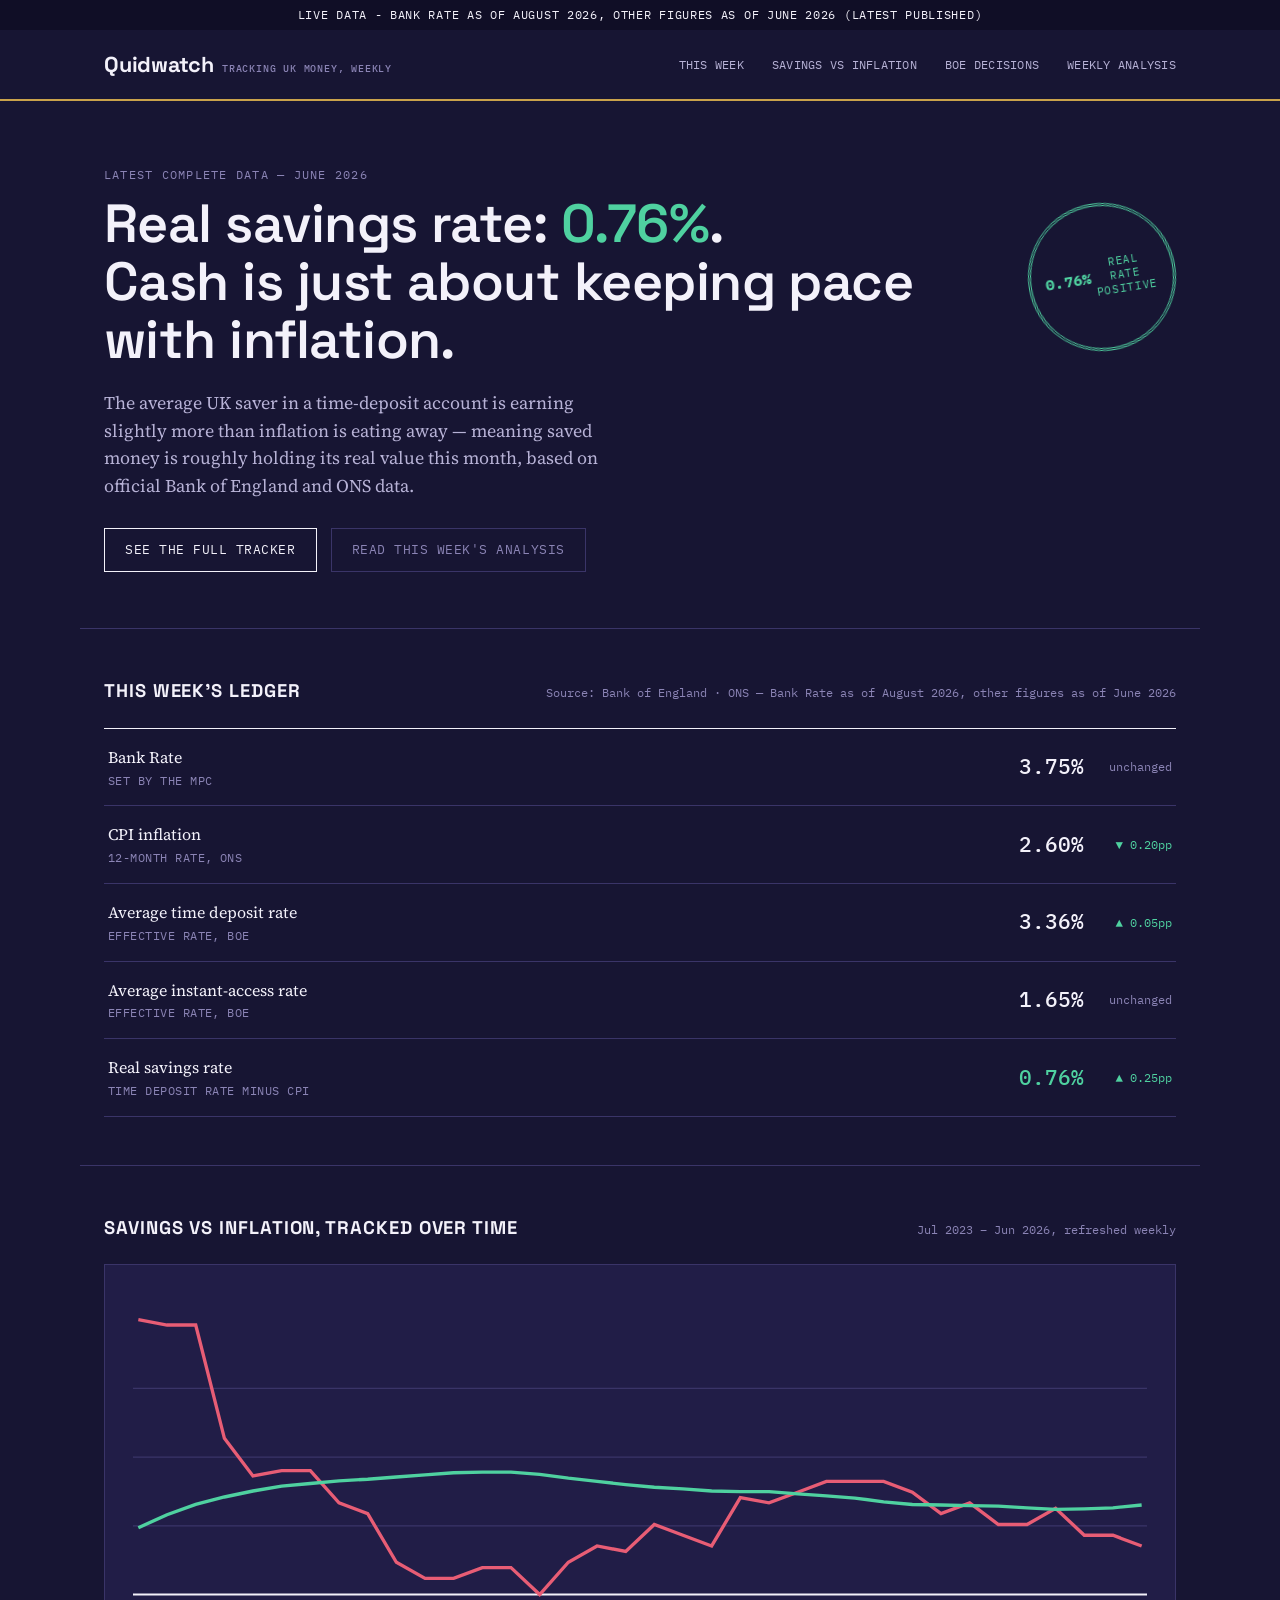
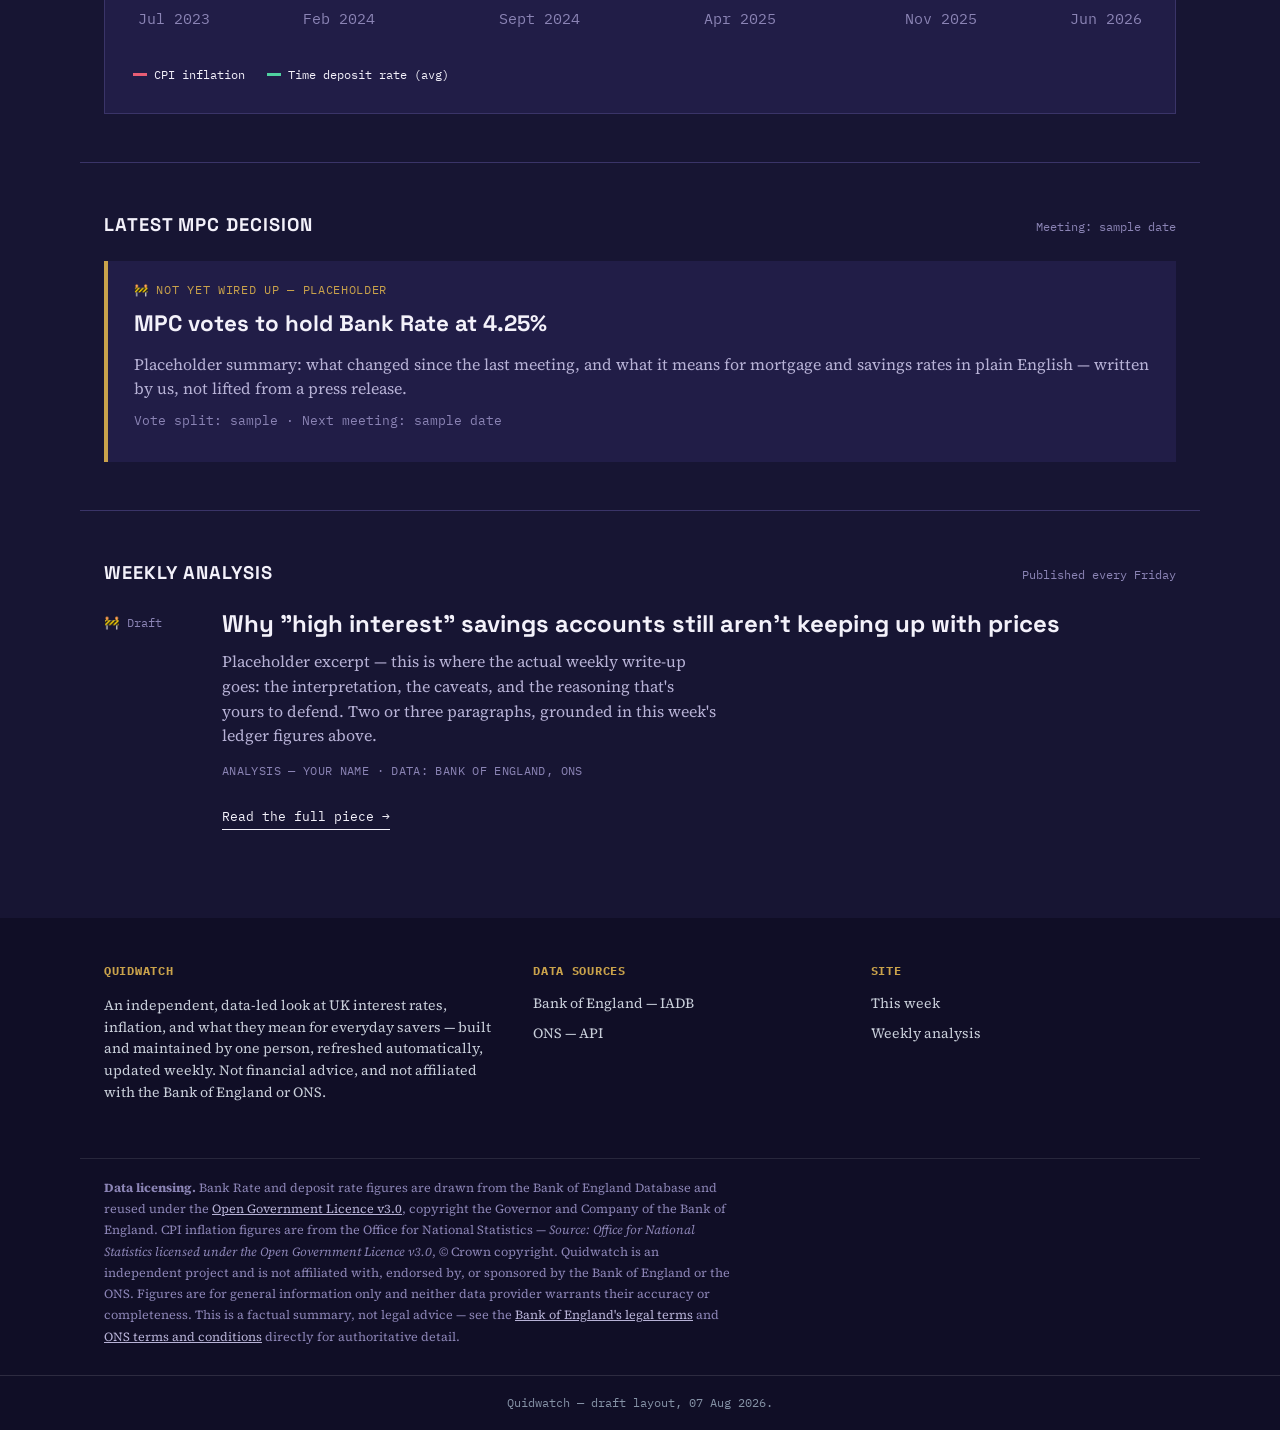
==== index.html @ 09b066e8 "Added index.html" ====
<!DOCTYPE html>
<html lang="en-GB">
<head>
<meta charset="UTF-8">
<meta name="viewport" content="width=device-width, initial-scale=1.0">
<title>Quidwatch — UK personal finance, tracked with data</title>
<link rel="preconnect" href="https://fonts.googleapis.com">
<link rel="preconnect" href="https://fonts.gstatic.com" crossorigin>
<link href="https://fonts.googleapis.com/css2?family=Space+Grotesk:wght@400;500;600;700&family=Source+Serif+4:ital,opsz,wght@0,8..60,400;0,8..60,600;1,8..60,400&family=IBM+Plex+Mono:wght@400;500;600&display=swap" rel="stylesheet">
<style>
  :root {
    --bg: #171533;
    --bg-elevated: #211D47;
    --bg-deep: #100E26;
    --ink: #F3F1FA;
    --ink-soft: #B7B2D6;
    --sterling-green: #4FD1A0;
    --oxblood: #E85D75;
    --gilt: #C9A24B;
    --line: #3A3468;
    --muted: #8B84B5;
    --font-display: 'Space Grotesk', sans-serif;
    --font-body: 'Source Serif 4', Georgia, serif;
    --font-mono: 'IBM Plex Mono', monospace;
  }

  * { box-sizing: border-box; }
  html { scroll-behavior: smooth; }

  body {
    margin: 0;
    background: var(--bg);
    color: var(--ink);
    font-family: var(--font-body);
    line-height: 1.55;
  }

  a { color: inherit; }

  :focus-visible {
    outline: 2px solid var(--gilt);
    outline-offset: 3px;
  }

  .draft-ribbon {
    background: var(--bg-deep);
    color: var(--ink);
    font-family: var(--font-mono);
    font-size: 0.72rem;
    letter-spacing: 0.06em;
    text-align: center;
    padding: 6px 12px;
    text-transform: uppercase;
  }

  .draft-ribbon strong { color: var(--gilt); }

  /* ---------- Header ---------- */
  header {
    position: sticky;
    top: 0;
    z-index: 50;
    background: var(--bg);
    border-bottom: 2px solid var(--gilt);
  }

  .nav-wrap {
    max-width: 1120px;
    margin: 0 auto;
    padding: 18px 24px;
    display: flex;
    align-items: center;
    justify-content: space-between;
    gap: 24px;
  }

  .wordmark {
    font-family: var(--font-display);
    font-weight: 700;
    font-size: 1.35rem;
    letter-spacing: -0.01em;
    text-decoration: none;
    display: flex;
    align-items: baseline;
    gap: 6px;
  }

  .wordmark span {
    font-family: var(--font-mono);
    font-size: 0.62rem;
    font-weight: 500;
    color: var(--muted);
    letter-spacing: 0.08em;
    text-transform: uppercase;
  }

  nav ul {
    list-style: none;
    display: flex;
    gap: 28px;
    margin: 0;
    padding: 0;
    font-family: var(--font-mono);
    font-size: 0.78rem;
    letter-spacing: 0.02em;
    text-transform: uppercase;
  }

  nav a { text-decoration: none; color: var(--ink-soft); border-bottom: 1px solid transparent; padding-bottom: 3px; }
  nav a:hover { border-bottom-color: var(--gilt); color: var(--ink); }

  .nav-toggle { display: none; }

  /* ---------- Hero / this week's ledger entry ---------- */
  .hero {
    max-width: 1120px;
    margin: 0 auto;
    padding: 64px 24px 56px;
    position: relative;
  }

  .hero-label {
    font-family: var(--font-mono);
    font-size: 0.78rem;
    letter-spacing: 0.1em;
    text-transform: uppercase;
    color: var(--muted);
    margin: 0 0 10px;
  }

  .hero-grid {
    display: grid;
    grid-template-columns: 1fr auto;
    gap: 32px;
    align-items: start;
  }

  .hero h1 {
    font-family: var(--font-display);
    font-weight: 600;
    font-size: clamp(2.1rem, 4.2vw, 3.4rem);
    line-height: 1.08;
    margin: 0 0 20px;
    letter-spacing: -0.01em;
  }

  .hero h1 .neg { color: var(--oxblood); }
  .hero h1 .pos { color: var(--sterling-green); }

  .hero p.lede {
    font-size: 1.12rem;
    color: var(--ink-soft);
    max-width: 56ch;
    margin: 0 0 28px;
  }

  .hero-cta {
    display: inline-flex;
    gap: 14px;
    font-family: var(--font-mono);
    font-size: 0.82rem;
    text-transform: uppercase;
    letter-spacing: 0.04em;
  }

  .btn {
    padding: 11px 20px;
    text-decoration: none;
    border: 1.5px solid var(--ink);
    color: var(--ink);
    transition: background 0.15s ease, color 0.15s ease;
  }
  .btn:hover { background: var(--gilt); color: var(--bg-deep); border-color: var(--gilt); }
  .btn.ghost { border-color: var(--line); color: var(--muted); }
  .btn.ghost:hover { background: transparent; color: var(--ink); border-color: var(--ink); }

  /* Stamp */
  .stamp {
    width: 148px;
    height: 148px;
    border: 3px double var(--oxblood);
    border-radius: 50%;
    color: var(--oxblood);
    font-family: var(--font-mono);
    text-transform: uppercase;
    display: flex;
    align-items: center;
    justify-content: center;
    text-align: center;
    font-size: 0.66rem;
    letter-spacing: 0.06em;
    line-height: 1.35;
    transform: rotate(-9deg);
    padding: 14px;
    flex-shrink: 0;
    animation: stamp-in 0.5s cubic-bezier(.2,1.6,.4,1) both;
    animation-delay: 0.15s;
    margin-top: 8px;
  }

  .stamp b { display: block; font-size: 0.95rem; letter-spacing: 0.02em; margin-bottom: 2px; }

  @keyframes stamp-in {
    0% { opacity: 0; transform: rotate(-9deg) scale(2); }
    100% { opacity: 1; transform: rotate(-9deg) scale(1); }
  }

  @media (prefers-reduced-motion: reduce) {
    .stamp { animation: none; }
    html { scroll-behavior: auto; }
  }

  /* ---------- Section shell ---------- */
  section.block {
    max-width: 1120px;
    margin: 0 auto;
    padding: 48px 24px;
    border-top: 1px solid var(--line);
  }

  .block-head {
    display: flex;
    justify-content: space-between;
    align-items: baseline;
    margin-bottom: 22px;
    gap: 16px;
    flex-wrap: wrap;
  }

  .block-head h2 {
    font-family: var(--font-display);
    font-size: 1.15rem;
    text-transform: uppercase;
    letter-spacing: 0.05em;
    margin: 0;
  }

  .block-head .as-of {
    font-family: var(--font-mono);
    font-size: 0.75rem;
    color: var(--muted);
  }

  /* ---------- Ledger rows ---------- */
  .ledger { border-top: 1px solid var(--ink); }

  .ledger-row {
    display: grid;
    grid-template-columns: 1fr auto auto;
    gap: 18px;
    align-items: center;
    padding: 16px 4px;
    border-bottom: 1px solid var(--line);
  }

  .ledger-row:hover { background: var(--bg-elevated); }

  .ledger-label { font-size: 1rem; }
  .ledger-label small {
    display: block;
    font-family: var(--font-mono);
    font-size: 0.72rem;
    color: var(--muted);
    text-transform: uppercase;
    letter-spacing: 0.04em;
    margin-top: 2px;
  }

  .ledger-value {
    font-family: var(--font-mono);
    font-size: 1.3rem;
    font-weight: 500;
    text-align: right;
    min-width: 90px;
  }

  .ledger-value.pos { color: var(--sterling-green); }
  .ledger-value.neg { color: var(--oxblood); }

  .ledger-delta {
    font-family: var(--font-mono);
    font-size: 0.78rem;
    text-align: right;
    min-width: 70px;
    color: var(--muted);
  }
  .ledger-delta.pos { color: var(--sterling-green); }
  .ledger-delta.neg { color: var(--oxblood); }

  /* ---------- Chart block ---------- */
  .chart-card {
    background: var(--bg-elevated);
    border: 1px solid var(--line);
    padding: 28px;
    position: relative;
    overflow: hidden;
  }

  .chart-tooltip {
    display: none;
    position: absolute;
    pointer-events: none;
    background: var(--bg-deep);
    color: var(--ink);
    border: 1px solid var(--gilt);
    padding: 8px 12px;
    font-family: var(--font-mono);
    font-size: 0.75rem;
    line-height: 1.6;
    white-space: nowrap;
    z-index: 10;
    transform: translate(-50%, -115%);
  }
  .chart-tooltip .tt-date {
    color: var(--gilt);
    text-transform: uppercase;
    letter-spacing: 0.04em;
    font-size: 0.68rem;
    margin-bottom: 4px;
  }
  .chart-tooltip .tt-row { display: flex; justify-content: space-between; gap: 16px; }
  .chart-tooltip .tt-swatch { display: inline-block; width: 8px; height: 8px; margin-right: 6px; }

  .chart-legend {
    display: flex;
    gap: 22px;
    margin-top: 18px;
    font-family: var(--font-mono);
    font-size: 0.78rem;
    flex-wrap: wrap;
  }
  .chart-legend span { display: inline-flex; align-items: center; gap: 7px; }
  .swatch { width: 14px; height: 3px; display: inline-block; }

  /* ---------- BoE decision card ---------- */
  .decision-card {
    border-left: 4px solid var(--gilt);
    padding: 20px 26px;
    background: var(--bg-elevated);
  }

  .decision-card .tag {
    font-family: var(--font-mono);
    font-size: 0.72rem;
    text-transform: uppercase;
    letter-spacing: 0.06em;
    color: var(--gilt);
    margin: 0 0 8px;
  }

  .decision-card h3 {
    font-family: var(--font-display);
    font-size: 1.4rem;
    margin: 0 0 10px;
  }

  .decision-card p { margin: 0 0 10px; color: var(--ink-soft); }
  .decision-card .vote { font-family: var(--font-mono); font-size: 0.82rem; color: var(--muted); }

  /* ---------- Weekly analysis teaser ---------- */
  .article-card {
    display: grid;
    grid-template-columns: 96px 1fr;
    gap: 22px;
  }

  .article-index {
    font-family: var(--font-mono);
    font-size: 0.78rem;
    color: var(--muted);
    padding-top: 4px;
  }

  .article-card h3 {
    font-family: var(--font-display);
    font-size: 1.5rem;
    margin: 0 0 10px;
    line-height: 1.25;
  }

  .article-card p.excerpt { color: var(--ink-soft); margin: 0 0 14px; max-width: 62ch; }

  .byline {
    font-family: var(--font-mono);
    font-size: 0.75rem;
    color: var(--muted);
    text-transform: uppercase;
    letter-spacing: 0.03em;
  }

  .read-link {
    display: inline-block;
    margin-top: 14px;
    font-family: var(--font-mono);
    font-size: 0.82rem;
    text-decoration: none;
    border-bottom: 1.5px solid var(--ink);
    padding-bottom: 2px;
  }

  /* ---------- Methodology strip ---------- */
  .method-strip {
    display: grid;
    grid-template-columns: repeat(3, 1fr);
    gap: 24px;
  }
  .method-item {
    font-family: var(--font-mono);
    font-size: 0.82rem;
    color: var(--ink-soft);
  }
  .method-item b {
    display: block;
    font-family: var(--font-display);
    font-size: 0.95rem;
    color: var(--ink);
    margin-bottom: 6px;
    text-transform: none;
  }

  /* ---------- Footer ---------- */
  footer {
    background: var(--bg-deep);
    color: var(--ink);
    margin-top: 40px;
  }
  .footer-wrap {
    max-width: 1120px;
    margin: 0 auto;
    padding: 44px 24px 32px;
    display: grid;
    grid-template-columns: 1.3fr 1fr 1fr;
    gap: 32px;
  }
  .footer-wrap h4 {
    font-family: var(--font-mono);
    font-size: 0.75rem;
    text-transform: uppercase;
    letter-spacing: 0.06em;
    color: var(--gilt);
    margin: 0 0 12px;
  }
  .footer-wrap p, .footer-wrap li { color: #C9CFDA; font-size: 0.88rem; }
  .footer-wrap ul { list-style: none; padding: 0; margin: 0; display: flex; flex-direction: column; gap: 8px; }
  .footer-wrap a { color: #C9CFDA; text-decoration: none; }
  .footer-wrap a:hover { color: var(--ink); }
  .footer-licensing {
    max-width: 1120px;
    margin: 8px auto 0;
    padding: 0 24px 28px;
    border-top: 1px solid rgba(255,255,255,0.1);
  }
  .footer-licensing p {
    color: var(--muted);
    font-size: 0.78rem;
    line-height: 1.7;
    max-width: 90ch;
    margin: 18px 0 0;
  }
  .footer-licensing a { color: var(--ink-soft); }
  .footer-licensing a:hover { color: var(--gilt); }
  .footer-bottom {
    border-top: 1px solid rgba(255,255,255,0.12);
    padding: 18px 24px;
    text-align: center;
    font-family: var(--font-mono);
    font-size: 0.72rem;
    color: #8592A6;
  }

  /* ---------- Responsive ---------- */
  @media (max-width: 780px) {
    nav ul { display: none; }
    .hero-grid { grid-template-columns: 1fr; }
    .stamp { margin-top: 0; }
    .ledger-row { grid-template-columns: 1fr auto; }
    .ledger-delta { grid-column: 2; }
    .article-card { grid-template-columns: 1fr; }
    .method-strip { grid-template-columns: 1fr; }
    .footer-wrap { grid-template-columns: 1fr; }
  }
</style>
</head>
<body>

<div class="draft-ribbon" id="status-ribbon">Loading live data from the pipeline…</div>

<header>
  <div class="nav-wrap">
    <div style="display:flex; align-items:baseline; gap:8px;">
      <a class="wordmark" href="#top" style="text-decoration:none;">Quidwatch</a>
      <span style="font-family:var(--font-mono); font-size:0.62rem; font-weight:500; color:var(--muted); letter-spacing:0.08em; text-transform:uppercase;">tracking UK money, weekly</span>
    </div>
    <nav aria-label="Primary">
      <ul>
        <li><a href="#ledger">This week</a></li>
        <li><a href="#savings">Savings vs inflation</a></li>
        <li><a href="#boe">BoE decisions</a></li>
        <li><a href="#analysis">Weekly analysis</a></li>
      </ul>
    </nav>
  </div>
</header>

<main id="top">

  <!-- HERO: this week's ledger entry -->
  <section class="hero">
    <p class="hero-label" id="hero-label">Loading…</p>
    <div class="hero-grid">
      <div>
        <h1 id="hero-headline">Loading this month's figures…</h1>
        <p class="lede" id="hero-lede">Fetching the latest Bank of England and ONS data…</p>
        <div class="hero-cta">
          <a class="btn" href="#savings">See the full tracker</a>
          <a class="btn ghost" href="#analysis">Read this week's analysis</a>
        </div>
      </div>
      <div class="stamp" id="stamp" aria-hidden="true">…</div>
    </div>
  </section>

  <!-- THIS WEEK'S LEDGER -->
  <section class="block" id="ledger">
    <div class="block-head">
      <h2>This week's ledger</h2>
      <span class="as-of" id="ledger-asof">Source: Bank of England · ONS</span>
    </div>
    <div class="ledger">
      <div class="ledger-row">
        <div class="ledger-label">Bank Rate<small>Set by the MPC</small></div>
        <div class="ledger-value" id="bank-rate-value">—</div>
        <div class="ledger-delta" id="bank-rate-delta">—</div>
      </div>
      <div class="ledger-row">
        <div class="ledger-label">CPI inflation<small>12-month rate, ONS</small></div>
        <div class="ledger-value" id="cpi-value">—</div>
        <div class="ledger-delta" id="cpi-delta">—</div>
      </div>
      <div class="ledger-row">
        <div class="ledger-label">Average time deposit rate<small>Effective rate, BoE</small></div>
        <div class="ledger-value" id="time-value">—</div>
        <div class="ledger-delta" id="time-delta">—</div>
      </div>
      <div class="ledger-row">
        <div class="ledger-label">Average instant-access rate<small>Effective rate, BoE</small></div>
        <div class="ledger-value" id="instant-value">—</div>
        <div class="ledger-delta" id="instant-delta">—</div>
      </div>
      <div class="ledger-row">
        <div class="ledger-label">Real savings rate<small>Time deposit rate minus CPI</small></div>
        <div class="ledger-value" id="real-rate-value">—</div>
        <div class="ledger-delta" id="real-rate-delta">—</div>
      </div>
    </div>
  </section>

  <!-- SAVINGS VS INFLATION CHART -->
  <section class="block" id="savings">
    <div class="block-head">
      <h2>Savings vs inflation, tracked over time</h2>
      <span class="as-of" id="chart-asof">Loading history…</span>
    </div>
    <div class="chart-card">
      <div id="chart-container">Loading chart…</div>
      <div id="chart-tooltip" class="chart-tooltip"></div>
      <div class="chart-legend">
        <span><i class="swatch" style="background:var(--oxblood)"></i>CPI inflation</span>
        <span><i class="swatch" style="background:var(--sterling-green)"></i>Time deposit rate (avg)</span>
      </div>
    </div>
  </section>

  <!-- BOE DECISION -->
  <section class="block" id="boe">
    <div class="block-head">
      <h2>Latest MPC decision</h2>
      <span class="as-of">Meeting: sample date</span>
    </div>
    <div class="decision-card">
      <p class="tag">🚧 Not yet wired up — placeholder</p>
      <h3>MPC votes to hold Bank Rate at 4.25%</h3>
      <p>Placeholder summary: what changed since the last meeting, and what it means for mortgage and savings rates in plain English — written by us, not lifted from a press release.</p>
      <p class="vote">Vote split: sample · Next meeting: sample date</p>
    </div>
  </section>

  <!-- WEEKLY ANALYSIS TEASER -->
  <section class="block" id="analysis">
    <div class="block-head">
      <h2>Weekly analysis</h2>
      <span class="as-of">Published every Friday</span>
    </div>
    <div class="article-card">
      <div class="article-index">🚧 Draft</div>
      <div>
        <h3>Why "high interest" savings accounts still aren't keeping up with prices</h3>
        <p class="excerpt">Placeholder excerpt — this is where the actual weekly write-up goes: the interpretation, the caveats, and the reasoning that's yours to defend. Two or three paragraphs, grounded in this week's ledger figures above.</p>
        <p class="byline">Analysis — your name · Data: Bank of England, ONS</p>
        <a class="read-link" href="#">Read the full piece →</a>
      </div>
    </div>
  </section>


</main>

<footer>
  <div class="footer-wrap">
    <div>
      <h4>Quidwatch</h4>
      <p>An independent, data-led look at UK interest rates, inflation, and what they mean for everyday savers — built and maintained by one person, refreshed automatically, updated weekly. Not financial advice, and not affiliated with the Bank of England or ONS.</p>
    </div>
    <div>
      <h4>Data sources</h4>
      <ul>
        <li><a href="#">Bank of England — IADB</a></li>
        <li><a href="#">ONS — API</a></li>
      </ul>
    </div>
    <div>
      <h4>Site</h4>
      <ul>
        <li><a href="#ledger">This week</a></li>
        <li><a href="#analysis">Weekly analysis</a></li>
      </ul>
    </div>
  </div>
  <div class="footer-licensing">
    <p>
      <strong>Data licensing.</strong> Bank Rate and deposit rate figures are drawn from the Bank of England Database and reused under the
      <a href="https://www.nationalarchives.gov.uk/doc/open-government-licence/version/3/" target="_blank" rel="noopener">Open Government Licence v3.0</a>,
      copyright the Governor and Company of the Bank of England. CPI inflation figures are from the Office for National Statistics —
      <em>Source: Office for National Statistics licensed under the Open Government Licence v3.0</em>, © Crown copyright.
      Quidwatch is an independent project and is not affiliated with, endorsed by, or sponsored by the Bank of England or the ONS.
      Figures are for general information only and neither data provider warrants their accuracy or completeness.
      This is a factual summary, not legal advice — see the
      <a href="https://www.bankofengland.co.uk/legal" target="_blank" rel="noopener">Bank of England's legal terms</a> and
      <a href="https://www.ons.gov.uk/help/terms-conditions" target="_blank" rel="noopener">ONS terms and conditions</a> directly for authoritative detail.
    </p>
  </div>
  <div class="footer-bottom">Quidwatch — draft layout, 07 Aug 2026.</div>
</footer>

<script>
(function () {
  const fmtPct = (v, decimals = 2) => {
    if (v === null || v === undefined || Number.isNaN(v)) return "—";
    const sign = v < 0 ? "\u2212" : "";
    return sign + Math.abs(v).toFixed(decimals) + "%";
  };

  const fmtDate = (isoString) => {
    if (!isoString) return "—";
    const d = new Date(isoString);
    return d.toLocaleDateString("en-GB", { month: "long", year: "numeric" });
  };

  const fmtDateShort = (isoString) => {
    const d = new Date(isoString);
    return d.toLocaleDateString("en-GB", { month: "short", year: "numeric" });
  };

  // direction: 'up-good' = rising is favourable (green), 'up-bad' = rising is
  // unfavourable (red), 'neutral' = no colour judgement (e.g. Bank Rate).
  function deltaHtml(current, previous, direction) {
    if (current === null || previous === null || current === undefined || previous === undefined) {
      return { html: "no prior month", cls: "" };
    }
    const diff = current - previous;
    if (Math.abs(diff) < 0.005) return { html: "unchanged", cls: "" };

    const arrow = diff > 0 ? "\u25B2" : "\u25BC";
    const text = `${arrow} ${Math.abs(diff).toFixed(2)}pp`;

    let cls = "";
    if (direction === "up-good") cls = diff > 0 ? "pos" : "neg";
    if (direction === "up-bad") cls = diff > 0 ? "neg" : "pos";
    return { html: text, cls };
  }

  function setDelta(elId, current, previous, direction) {
    const el = document.getElementById(elId);
    const { html, cls } = deltaHtml(current, previous, direction);
    el.textContent = html;
    el.className = "ledger-delta" + (cls ? " " + cls : "");
  }

  // Chart hover state - lives outside buildChart so the onmouseenter/
  // onmousemove attributes rendered into the SVG string can reach it.
  let chartPoints = [];

  function showChartTooltip(evt, i) {
    const p = chartPoints[i];
    if (!p) return;

    document.getElementById(`qw-dot-cpi-${i}`).setAttribute("opacity", "1");
    document.getElementById(`qw-dot-time-${i}`).setAttribute("opacity", "1");
    const guide = document.getElementById("qw-hover-guide");
    guide.setAttribute("x1", p.x);
    guide.setAttribute("x2", p.x);
    guide.setAttribute("opacity", "1");

    const tooltip = document.getElementById("chart-tooltip");
    tooltip.innerHTML = `
      <div class="tt-date">${p.label}</div>
      <div class="tt-row"><span><i class="tt-swatch" style="background:var(--oxblood)"></i>CPI</span><span>${fmtPct(p.cpi)}</span></div>
      <div class="tt-row"><span><i class="tt-swatch" style="background:var(--sterling-green)"></i>Time deposit</span><span>${fmtPct(p.time)}</span></div>
    `;

    const containerRect = document.getElementById("chart-container").getBoundingClientRect();
    tooltip.style.left = `${evt.clientX - containerRect.left}px`;
    tooltip.style.top = `${evt.clientY - containerRect.top}px`;
    tooltip.style.display = "block";
  }

  function hideChartTooltip() {
    chartPoints.forEach((_, i) => {
      const cpiDot = document.getElementById(`qw-dot-cpi-${i}`);
      const timeDot = document.getElementById(`qw-dot-time-${i}`);
      if (cpiDot) cpiDot.setAttribute("opacity", "0");
      if (timeDot) timeDot.setAttribute("opacity", "0");
    });
    const guide = document.getElementById("qw-hover-guide");
    if (guide) guide.setAttribute("opacity", "0");
    const tooltip = document.getElementById("chart-tooltip");
    if (tooltip) tooltip.style.display = "none";
  }

  // Exposed on window because the SVG markup below is injected via
  // innerHTML, so inline event attributes are the simplest reliable way
  // to wire up hover behaviour on dynamically-created elements.
  window.__qwChartHover = showChartTooltip;
  window.__qwChartHoverEnd = hideChartTooltip;

  function buildChart(rows) {
    const w = 760, h = 260, padTop = 20, padBottom = 34, padLeft = 4, padRight = 4;
    const plotW = w - padLeft - padRight;
    const plotBottom = h - padBottom;

    const cpiVals = rows.map((r) => r.cpi_annual_rate);
    const timeVals = rows.map((r) => r.time_deposit_rate);
    const allVals = cpiVals.concat(timeVals);
    const min = Math.min(...allVals);
    const max = Math.max(...allVals);
    const range = max - min || 1;

    const x = (i) => padLeft + (i / (rows.length - 1)) * plotW;
    const y = (v) => padTop + (1 - (v - min) / range) * (plotBottom - padTop);

    const toPoints = (vals) => vals.map((v, i) => `${x(i).toFixed(1)},${y(v).toFixed(1)}`).join(" ");

    // Store per-point data for the hover handlers to read.
    chartPoints = rows.map((r, i) => ({
      x: x(i).toFixed(1),
      label: fmtDate(r.date),
      cpi: r.cpi_annual_rate,
      time: r.time_deposit_rate,
    }));

    const gridLines = [0.25, 0.5, 0.75].map((f) => {
      const gy = padTop + f * (plotBottom - padTop);
      return `<line x1="0" y1="${gy}" x2="${w}" y2="${gy}" stroke="var(--line)" stroke-width="1"/>`;
    }).join("");

    // Aim for ~6 evenly spaced axis labels, always including the first
    // and last month, so the axis stays readable regardless of how many
    // months of history are in the dataset.
    const maxTicks = 6;
    const tickStep = Math.max(1, Math.ceil((rows.length - 1) / (maxTicks - 1)));
    const tickIndices = [];
    for (let i = 0; i < rows.length; i += tickStep) tickIndices.push(i);
    if (tickIndices[tickIndices.length - 1] !== rows.length - 1) tickIndices.push(rows.length - 1);

    const axisLabels = tickIndices.map((i) => {
      const anchor = i === 0 ? "start" : i === rows.length - 1 ? "end" : "middle";
      return `<text x="${x(i).toFixed(1)}" y="${h - 12}" font-family="IBM Plex Mono" font-size="11" fill="var(--muted)" text-anchor="${anchor}">${fmtDateShort(rows[i].date)}</text>`;
    }).join("");

    // Invisible hover-target strips, one per month, wide enough to be an
    // easy mouse target even though the actual data points are thin.
    const hoverWidth = plotW / Math.max(1, rows.length - 1);
    const hoverTargets = rows.map((r, i) => {
      const left = (x(i) - hoverWidth / 2).toFixed(1);
      return `<rect x="${left}" y="0" width="${hoverWidth.toFixed(1)}" height="${plotBottom}" fill="transparent" style="cursor:pointer" onmousemove="window.__qwChartHover(event, ${i})" onmouseleave="window.__qwChartHoverEnd()"/>`;
    }).join("");

    const cpiDots = rows.map((r, i) => `<circle id="qw-dot-cpi-${i}" cx="${x(i).toFixed(1)}" cy="${y(r.cpi_annual_rate).toFixed(1)}" r="4" fill="var(--oxblood)" stroke="#FFFFFF" stroke-width="1.5" opacity="0" style="pointer-events:none"/>`).join("");
    const timeDots = rows.map((r, i) => `<circle id="qw-dot-time-${i}" cx="${x(i).toFixed(1)}" cy="${y(r.time_deposit_rate).toFixed(1)}" r="4" fill="var(--sterling-green)" stroke="#FFFFFF" stroke-width="1.5" opacity="0" style="pointer-events:none"/>`).join("");

    return `
      <svg viewBox="0 0 ${w} ${h}" width="100%" role="img" aria-label="Line chart comparing the average time deposit rate to CPI inflation over time. Hover over the chart to see monthly figures.">
        ${gridLines}
        <line x1="0" y1="${plotBottom}" x2="${w}" y2="${plotBottom}" stroke="var(--ink)" stroke-width="1.5"/>
        <polyline fill="none" stroke="var(--oxblood)" stroke-width="2.5" points="${toPoints(cpiVals)}" style="pointer-events:none"/>
        <polyline fill="none" stroke="var(--sterling-green)" stroke-width="2.5" points="${toPoints(timeVals)}" style="pointer-events:none"/>
        <line id="qw-hover-guide" x1="0" y1="0" x2="0" y2="${plotBottom}" stroke="var(--ink)" stroke-width="1" stroke-dasharray="3,3" opacity="0" style="pointer-events:none"/>
        ${cpiDots}
        ${timeDots}
        ${axisLabels}
        ${hoverTargets}
      </svg>
    `;
  }

  async function init() {
    const ribbon = document.getElementById("status-ribbon");
    try {
      const res = await fetch("data/processed/quidwatch_monthly.json");
      if (!res.ok) throw new Error(`Fetch failed: HTTP ${res.status}`);
      const rows = await res.json();

      if (!rows.length) throw new Error("Dataset is empty");

      // Bank Rate is meaningful even for the very latest row (it doesn't
      // depend on a lagging publication), so use the true latest row for
      // that specific figure. CPI/deposit rates need a "complete" row.
      const latestAny = rows[rows.length - 1];
      const complete = rows.filter(
        (r) => r.cpi_annual_rate !== null && r.time_deposit_rate !== null && r.instant_access_deposit_rate !== null
      );

      if (!complete.length) throw new Error("No complete rows yet - check back after the next data refresh");

      const latest = complete[complete.length - 1];
      const previous = complete.length > 1 ? complete[complete.length - 2] : null;

      // Bank Rate row: compare against whatever the prior row in the full
      // (not just "complete") series was, since Bank Rate itself is never null.
      const latestAnyIdx = rows.indexOf(latestAny);
      const previousBankRate = latestAnyIdx > 0 ? rows[latestAnyIdx - 1].bank_rate : null;

      ribbon.textContent = `Live data - Bank Rate as of ${fmtDate(latestAny.date)}, other figures as of ${fmtDate(latest.date)} (latest published)`;

      // --- Hero ---
      const isPositive = latest.real_rate_time_deposits >= 0;
      document.getElementById("hero-label").textContent = `Latest complete data — ${fmtDate(latest.date)}`;
      document.getElementById("hero-headline").innerHTML = isPositive
        ? `Real savings rate: <span class="pos">${fmtPct(latest.real_rate_time_deposits)}</span>.<br>Cash is just about keeping pace with inflation.`
        : `Real savings rate: <span class="neg">${fmtPct(latest.real_rate_time_deposits)}</span>.<br>Cash is still losing value.`;
      document.getElementById("hero-lede").textContent = isPositive
        ? `The average UK saver in a time-deposit account is earning slightly more than inflation is eating away — meaning saved money is roughly holding its real value this month, based on official Bank of England and ONS data.`
        : `The average UK saver in a time-deposit account earns less than inflation is eating away — meaning that money is worth slightly less each month, based on official Bank of England and ONS data.`;

      const stamp = document.getElementById("stamp");
      stamp.innerHTML = `<b>${fmtPct(latest.real_rate_time_deposits)}</b>REAL RATE<br>${isPositive ? "POSITIVE" : "NEGATIVE"}`;
      stamp.style.color = isPositive ? "var(--sterling-green)" : "var(--oxblood)";
      stamp.style.borderColor = isPositive ? "var(--sterling-green)" : "var(--oxblood)";

      // --- Ledger ---
      document.getElementById("ledger-asof").textContent =
        `Source: Bank of England · ONS — Bank Rate as of ${fmtDate(latestAny.date)}, other figures as of ${fmtDate(latest.date)}`;

      document.getElementById("bank-rate-value").textContent = fmtPct(latestAny.bank_rate);
      setDelta("bank-rate-delta", latestAny.bank_rate, previousBankRate, "neutral");

      document.getElementById("cpi-value").textContent = fmtPct(latest.cpi_annual_rate);
      setDelta("cpi-delta", latest.cpi_annual_rate, previous ? previous.cpi_annual_rate : null, "up-bad");

      document.getElementById("time-value").textContent = fmtPct(latest.time_deposit_rate);
      setDelta("time-delta", latest.time_deposit_rate, previous ? previous.time_deposit_rate : null, "up-good");

      document.getElementById("instant-value").textContent = fmtPct(latest.instant_access_deposit_rate);
      setDelta("instant-delta", latest.instant_access_deposit_rate, previous ? previous.instant_access_deposit_rate : null, "up-good");

      const realValEl = document.getElementById("real-rate-value");
      realValEl.textContent = fmtPct(latest.real_rate_time_deposits);
      realValEl.className = "ledger-value " + (isPositive ? "pos" : "neg");
      setDelta("real-rate-delta", latest.real_rate_time_deposits, previous ? previous.real_rate_time_deposits : null, "up-good");

      // --- Chart (last 36 complete months, or all of them if fewer) ---
      const chartRows = complete.slice(-36);
      document.getElementById("chart-container").innerHTML = buildChart(chartRows);
      document.getElementById("chart-asof").textContent =
        `${fmtDateShort(chartRows[0].date)} – ${fmtDateShort(chartRows[chartRows.length - 1].date)}, refreshed weekly`;
    } catch (err) {
      ribbon.textContent = `Could not load live data (${err.message}). Are you running this through a local server, not by double-clicking the file?`;
      ribbon.style.background = "var(--oxblood)";
      console.error(err);
    }
  }

  init();
})();
</script>

</body>
</html>
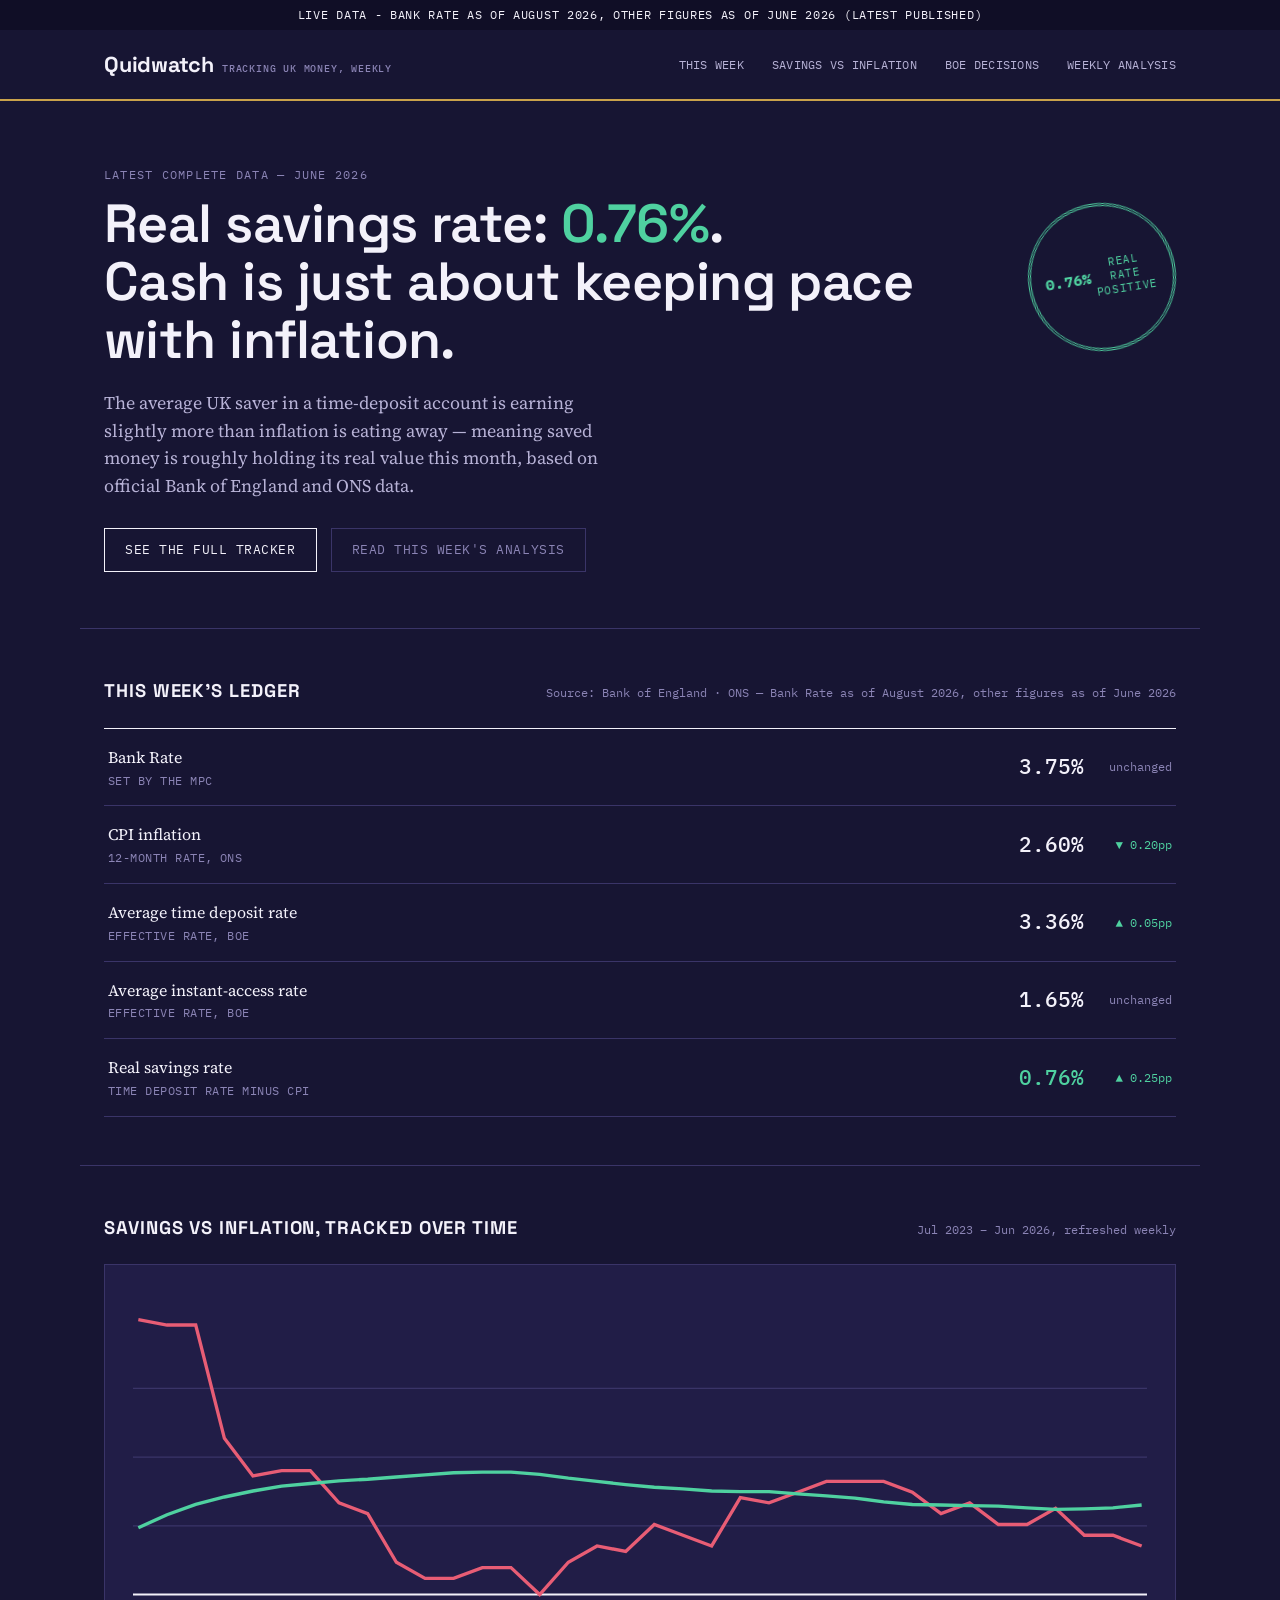
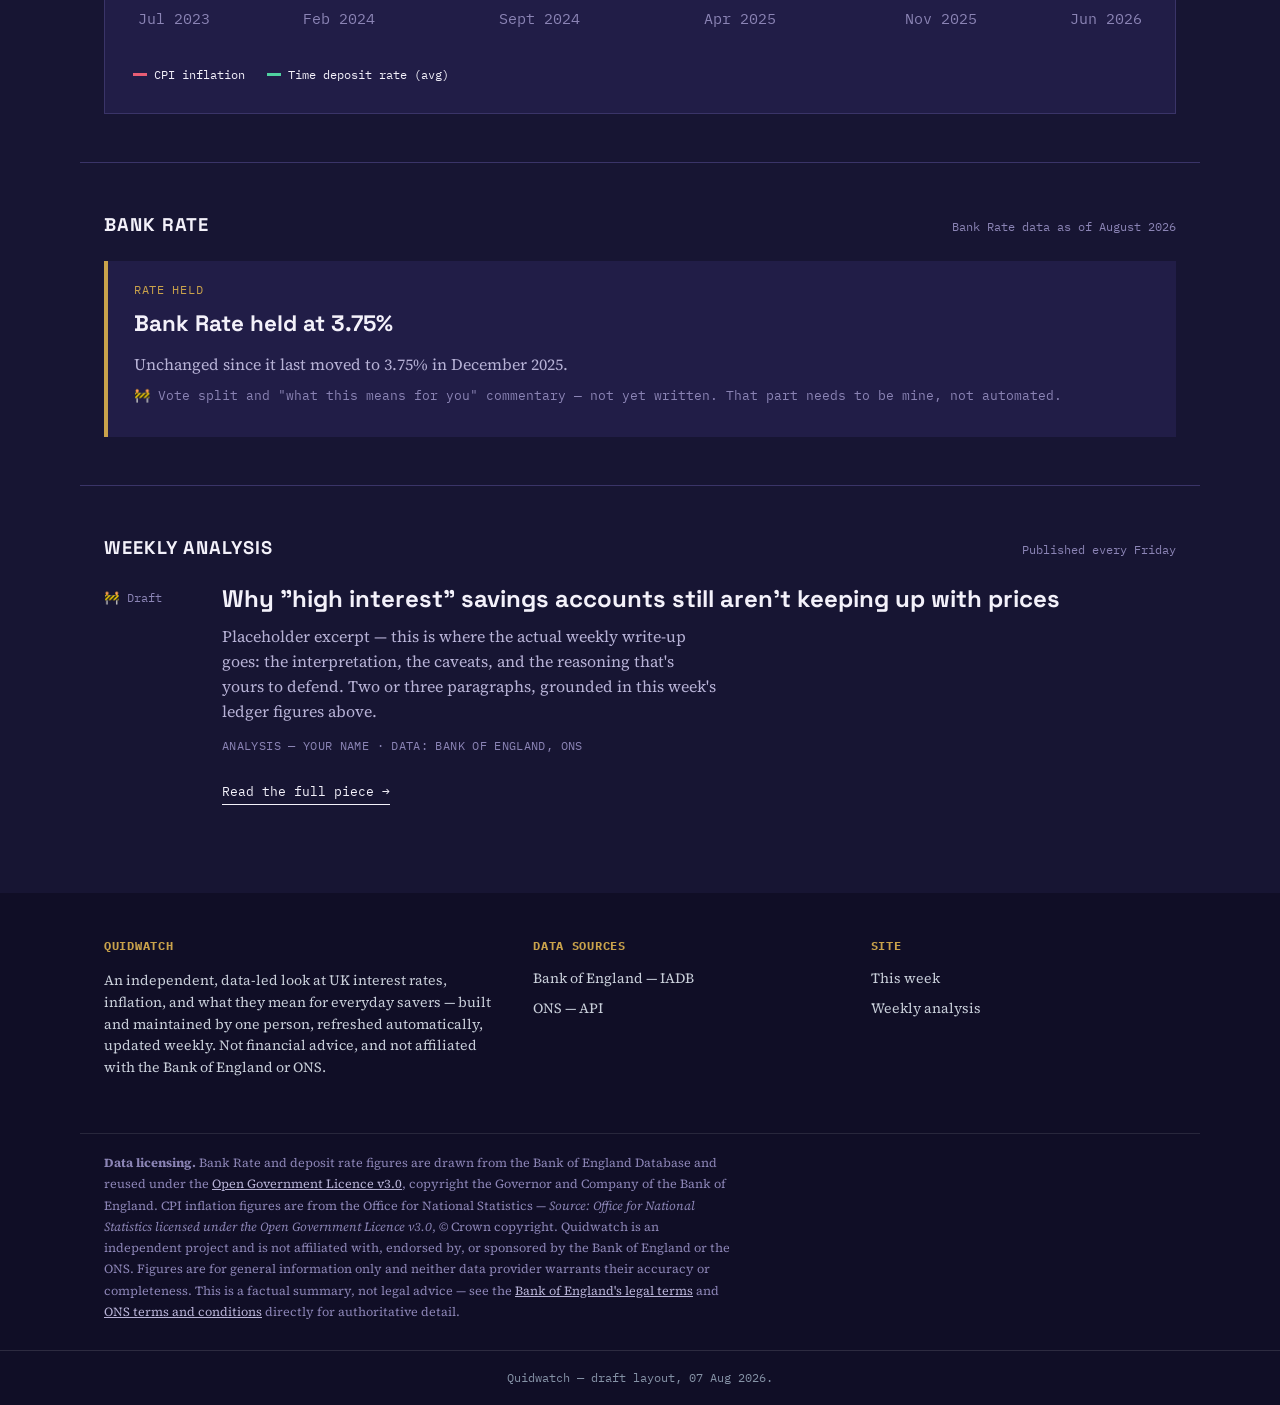
==== commit 783f0012: "update MPC decision card" ====
--- a/index.html
+++ b/index.html
@@ -574,14 +574,14 @@
   <!-- BOE DECISION -->
   <section class="block" id="boe">
     <div class="block-head">
-      <h2>Latest MPC decision</h2>
-      <span class="as-of">Meeting: sample date</span>
+      <h2>Bank Rate</h2>
+      <span class="as-of" id="mpc-asof">Loading…</span>
     </div>
     <div class="decision-card">
-      <p class="tag">🚧 Not yet wired up — placeholder</p>
-      <h3>MPC votes to hold Bank Rate at 4.25%</h3>
-      <p>Placeholder summary: what changed since the last meeting, and what it means for mortgage and savings rates in plain English — written by us, not lifted from a press release.</p>
-      <p class="vote">Vote split: sample · Next meeting: sample date</p>
+      <p class="tag" id="mpc-tag">Loading…</p>
+      <h3 id="mpc-headline">Loading…</h3>
+      <p id="mpc-subtext">Loading…</p>
+      <p class="vote">🚧 Vote split and "what this means for you" commentary — not yet written. That part needs to be mine, not automated.</p>
     </div>
   </section>
 
@@ -868,6 +868,40 @@
       realValEl.className = "ledger-value " + (isPositive ? "pos" : "neg");
       setDelta("real-rate-delta", latest.real_rate_time_deposits, previous ? previous.real_rate_time_deposits : null, "up-good");
 
+      // --- Bank Rate / "MPC decision" card ---
+      // Honesty constraint: our data is monthly, and BoE doesn't publish
+      // exact meeting dates through this feed, so we never invent a
+      // specific "meeting date" or vote split. We only state what the
+      // Bank Rate series itself actually shows: its current level, and
+      // when it last changed.
+      const priorBankRate = latestAnyIdx > 0 ? rows[latestAnyIdx - 1].bank_rate : null;
+      const justChanged = priorBankRate !== null && Math.abs(latestAny.bank_rate - priorBankRate) > 0.001;
+
+      let lastChangeRow = null;
+      for (let i = rows.length - 1; i > 0; i--) {
+        const cur = rows[i].bank_rate, prev = rows[i - 1].bank_rate;
+        if (cur !== null && prev !== null && Math.abs(cur - prev) > 0.001) {
+          lastChangeRow = rows[i];
+          break;
+        }
+      }
+
+      document.getElementById("mpc-asof").textContent = `Bank Rate data as of ${fmtDate(latestAny.date)}`;
+
+      if (justChanged) {
+        const direction = latestAny.bank_rate > priorBankRate ? "raised" : "cut";
+        document.getElementById("mpc-tag").textContent = direction === "raised" ? "Rate raised" : "Rate cut";
+        document.getElementById("mpc-headline").textContent = `Bank Rate ${direction} to ${fmtPct(latestAny.bank_rate)}`;
+        document.getElementById("mpc-subtext").textContent =
+          `${direction === "raised" ? "Up" : "Down"} from ${fmtPct(priorBankRate)} the month before, based on the Bank of England's own published rate.`;
+      } else {
+        document.getElementById("mpc-tag").textContent = "Rate held";
+        document.getElementById("mpc-headline").textContent = `Bank Rate held at ${fmtPct(latestAny.bank_rate)}`;
+        document.getElementById("mpc-subtext").textContent = lastChangeRow
+          ? `Unchanged since it last moved to ${fmtPct(lastChangeRow.bank_rate)} in ${fmtDate(lastChangeRow.date)}.`
+          : `No change recorded in the tracked history.`;
+      }
+
       // --- Chart (last 36 complete months, or all of them if fewer) ---
       const chartRows = complete.slice(-36);
       document.getElementById("chart-container").innerHTML = buildChart(chartRows);
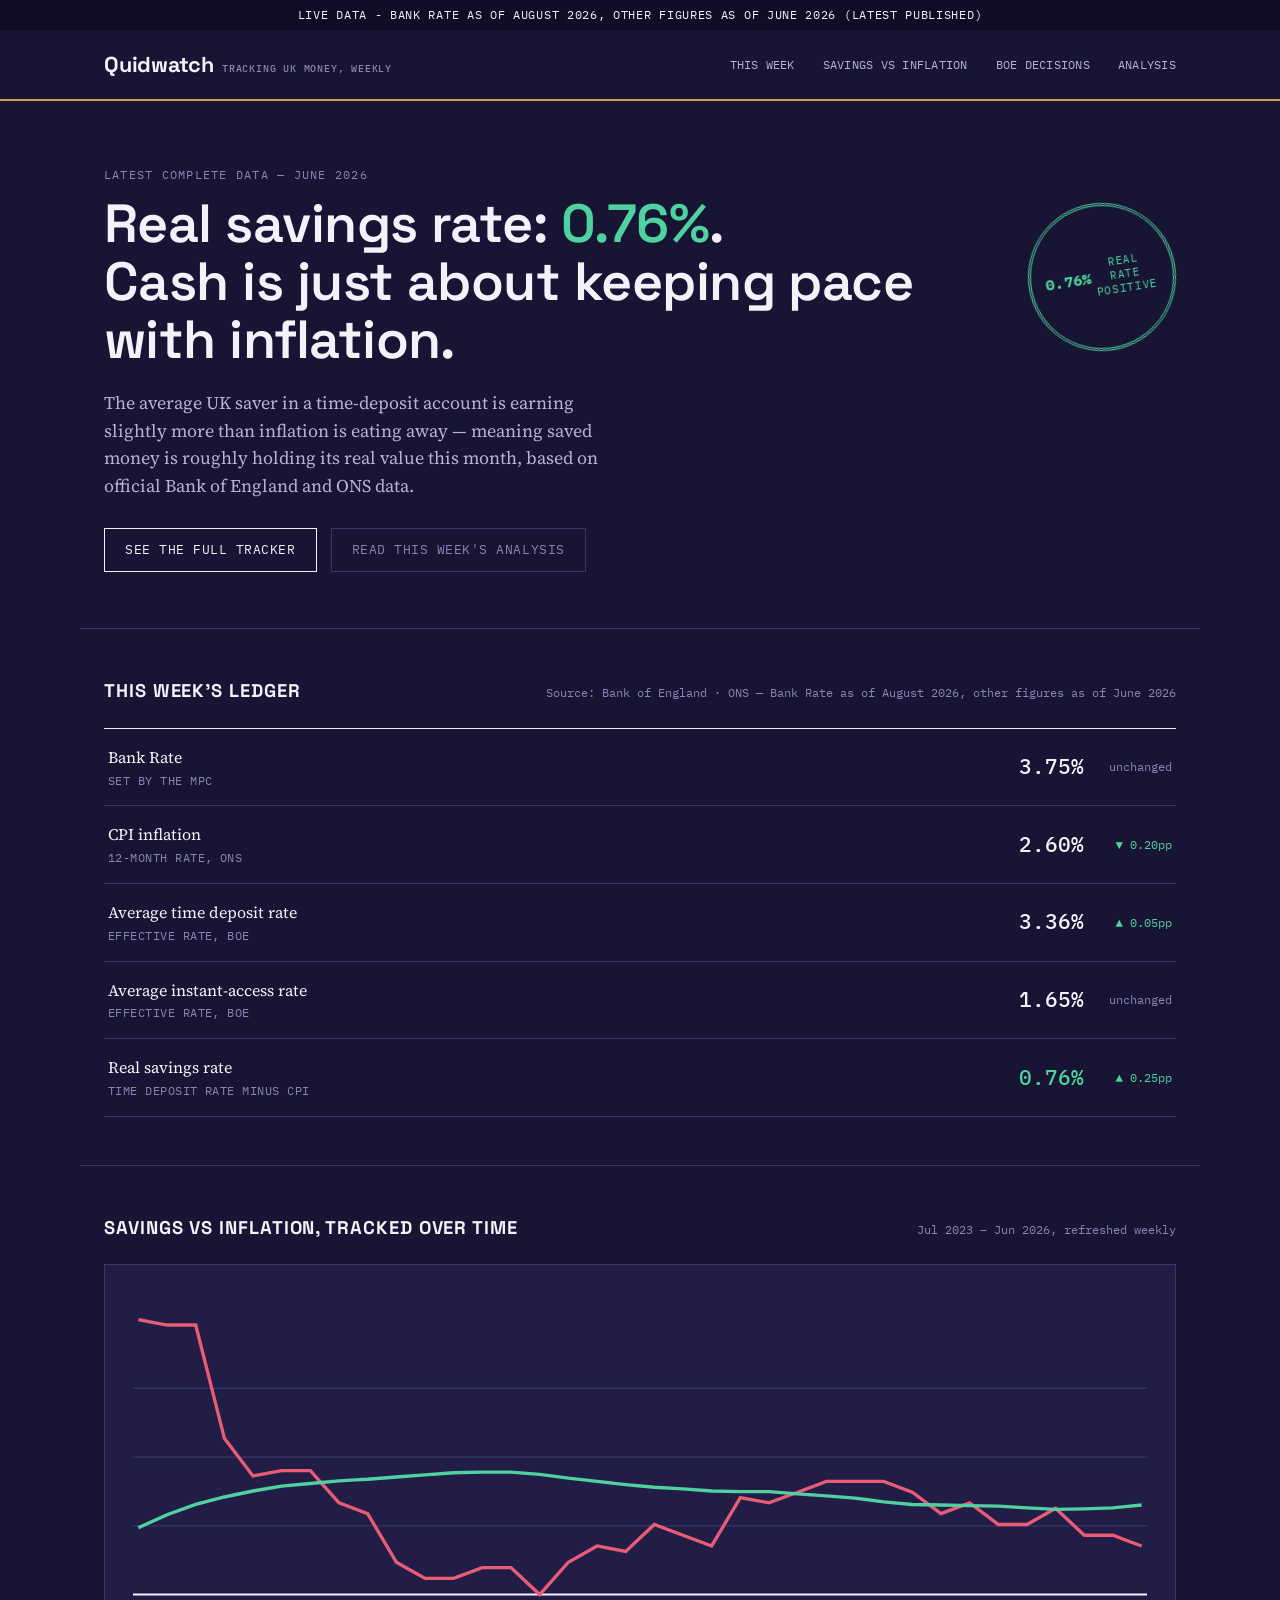
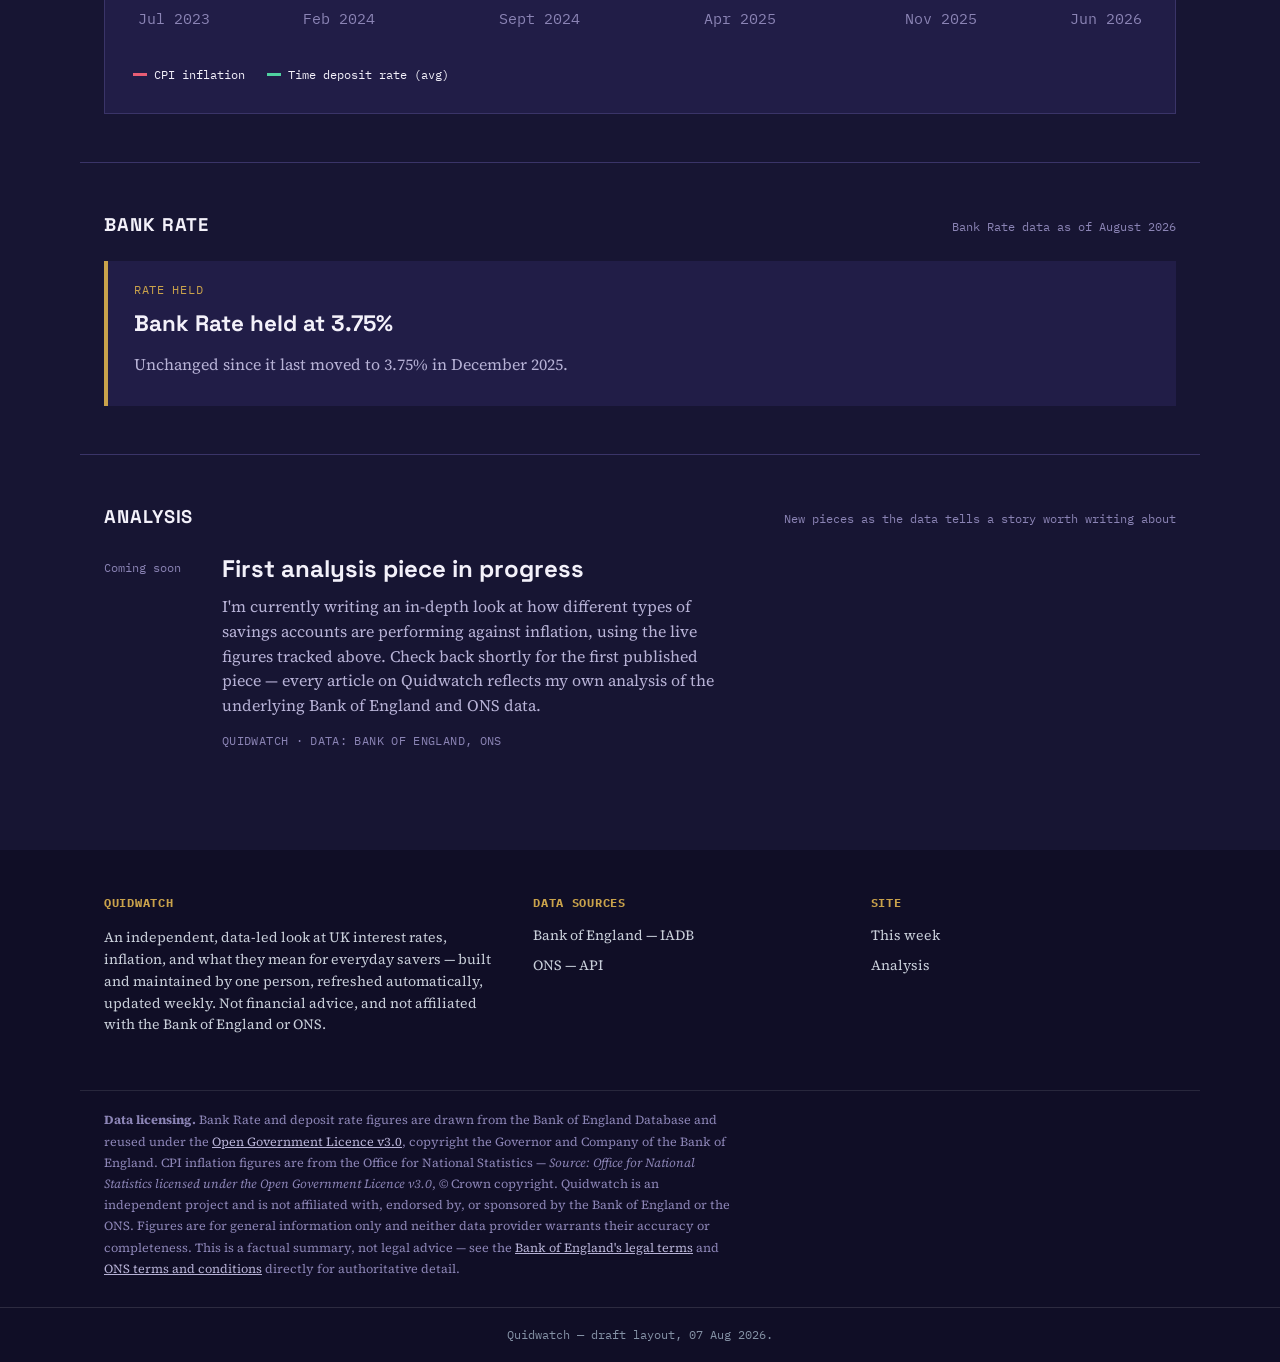
==== commit 21a93360: "Added quoted rate and revised format" ====
--- a/index.html
+++ b/index.html
@@ -357,7 +357,7 @@
   .decision-card p { margin: 0 0 10px; color: var(--ink-soft); }
   .decision-card .vote { font-family: var(--font-mono); font-size: 0.82rem; color: var(--muted); }
 
-  /* ---------- Weekly analysis teaser ---------- */
+  /* ---------- Analysis teaser ---------- */
   .article-card {
     display: grid;
     grid-template-columns: 96px 1fr;
@@ -496,7 +496,7 @@
         <li><a href="#ledger">This week</a></li>
         <li><a href="#savings">Savings vs inflation</a></li>
         <li><a href="#boe">BoE decisions</a></li>
-        <li><a href="#analysis">Weekly analysis</a></li>
+        <li><a href="#analysis">Analysis</a></li>
       </ul>
     </nav>
   </div>
@@ -581,23 +581,21 @@
       <p class="tag" id="mpc-tag">Loading…</p>
       <h3 id="mpc-headline">Loading…</h3>
       <p id="mpc-subtext">Loading…</p>
-      <p class="vote">🚧 Vote split and "what this means for you" commentary — not yet written. That part needs to be mine, not automated.</p>
     </div>
   </section>
 
-  <!-- WEEKLY ANALYSIS TEASER -->
+  <!-- ANALYSIS TEASER -->
   <section class="block" id="analysis">
     <div class="block-head">
-      <h2>Weekly analysis</h2>
-      <span class="as-of">Published every Friday</span>
+      <h2>Analysis</h2>
+      <span class="as-of">New pieces as the data tells a story worth writing about</span>
     </div>
     <div class="article-card">
-      <div class="article-index">🚧 Draft</div>
+      <div class="article-index">Coming soon</div>
       <div>
-        <h3>Why "high interest" savings accounts still aren't keeping up with prices</h3>
-        <p class="excerpt">Placeholder excerpt — this is where the actual weekly write-up goes: the interpretation, the caveats, and the reasoning that's yours to defend. Two or three paragraphs, grounded in this week's ledger figures above.</p>
-        <p class="byline">Analysis — your name · Data: Bank of England, ONS</p>
-        <a class="read-link" href="#">Read the full piece →</a>
+        <h3>First analysis piece in progress</h3>
+        <p class="excerpt">I'm currently writing an in-depth look at how different types of savings accounts are performing against inflation, using the live figures tracked above. Check back shortly for the first published piece — every article on Quidwatch reflects my own analysis of the underlying Bank of England and ONS data.</p>
+        <p class="byline">Quidwatch · Data: Bank of England, ONS</p>
       </div>
     </div>
   </section>
@@ -622,7 +620,7 @@
       <h4>Site</h4>
       <ul>
         <li><a href="#ledger">This week</a></li>
-        <li><a href="#analysis">Weekly analysis</a></li>
+        <li><a href="#analysis">Analysis</a></li>
       </ul>
     </div>
   </div>
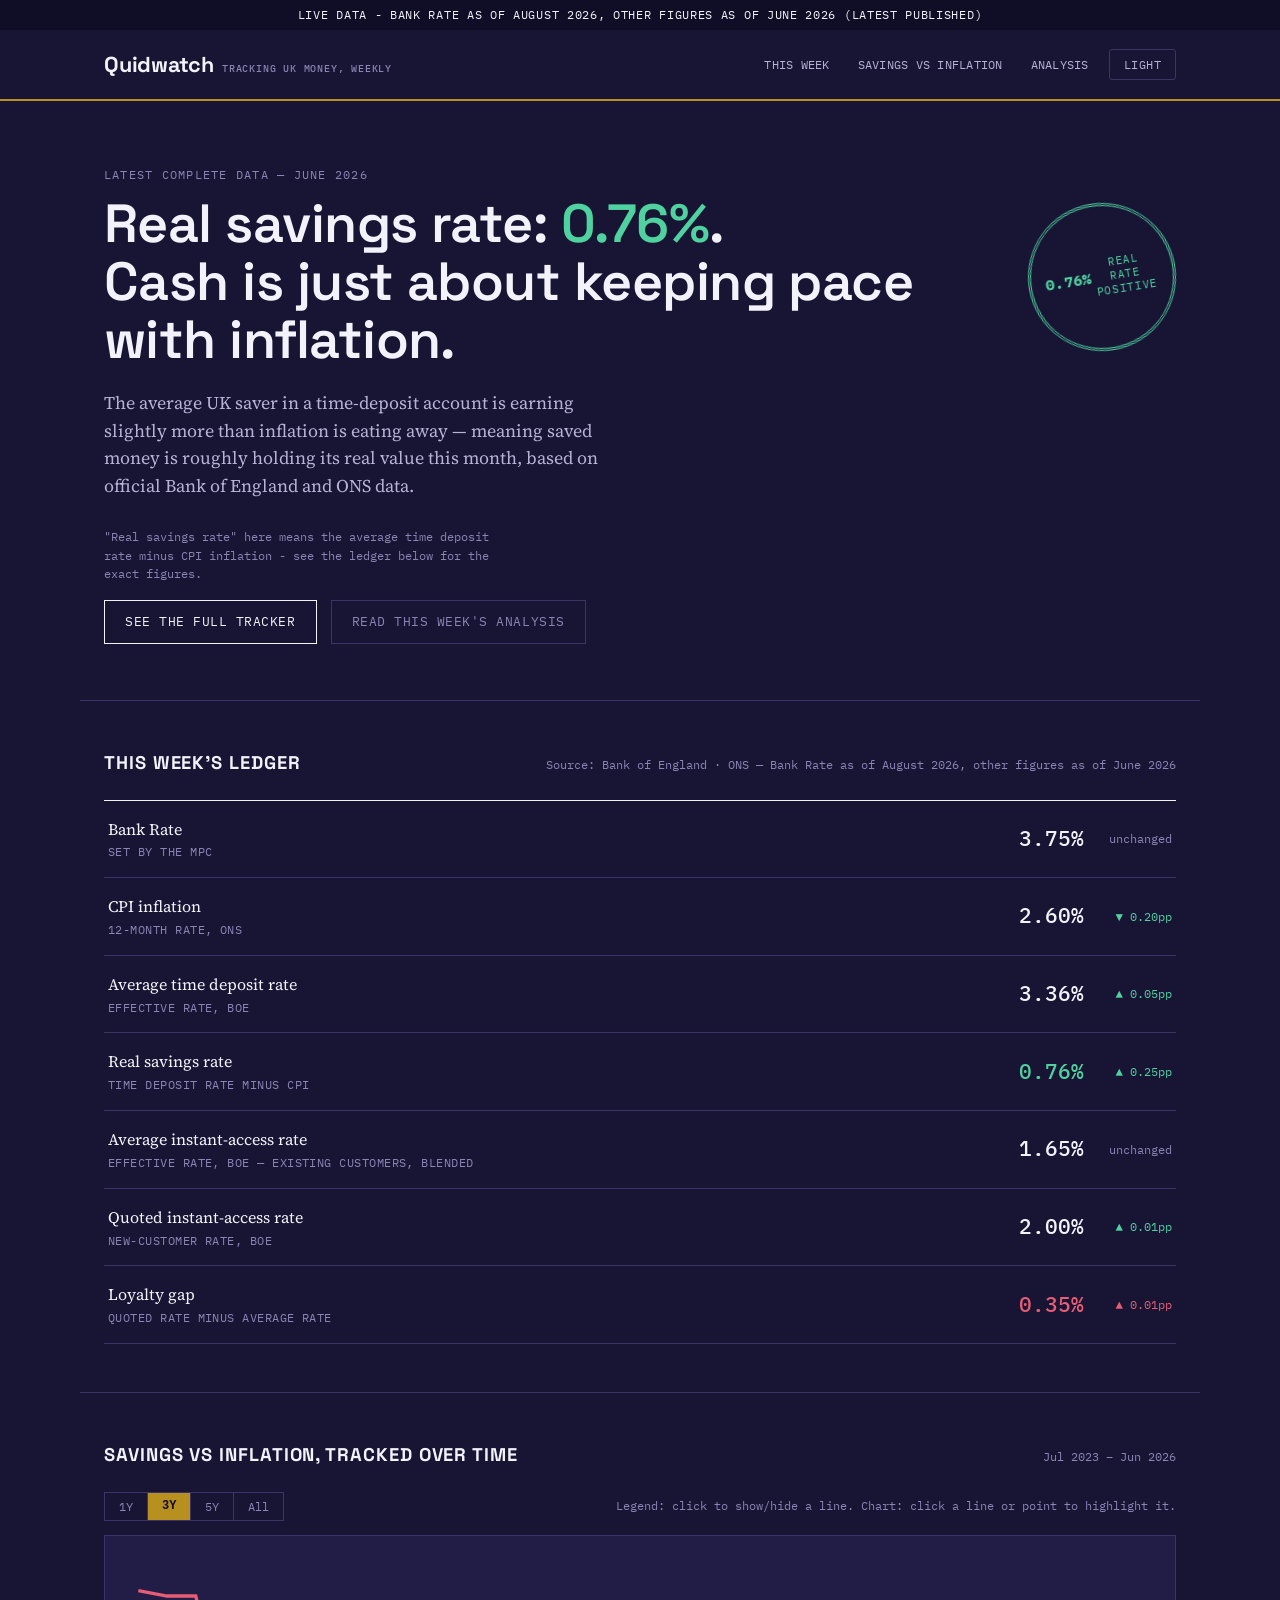
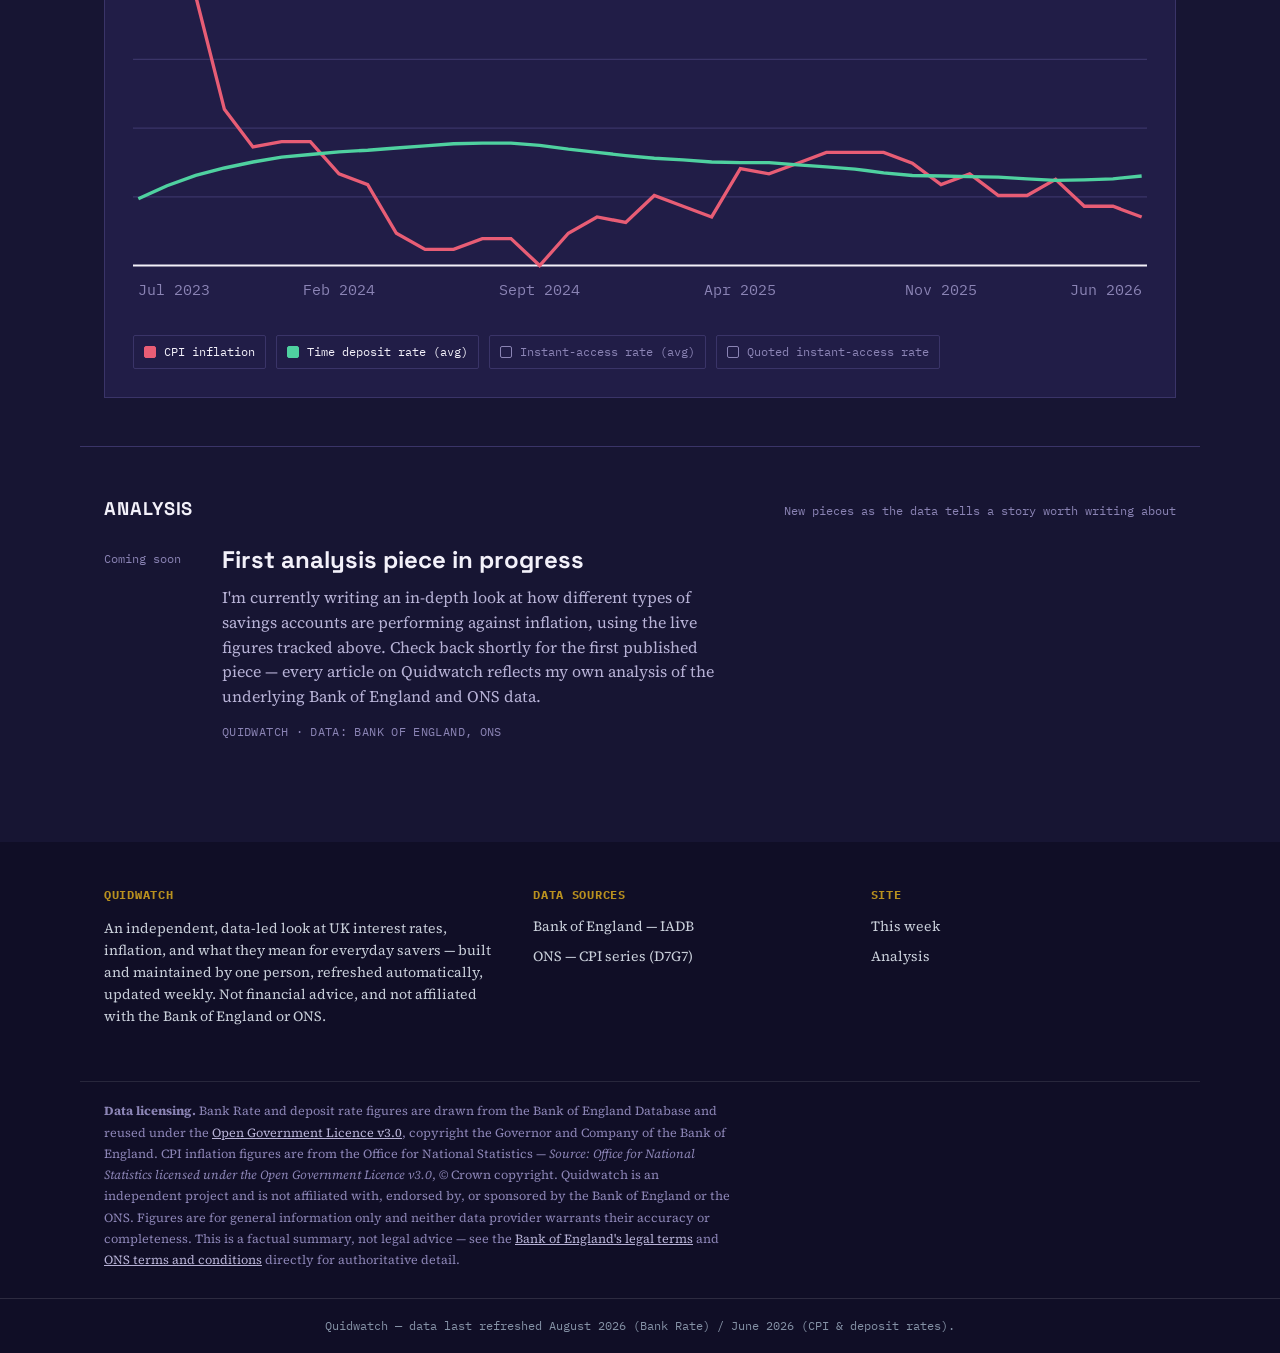
==== commit 8fd10b09: "Update data source link" ====
--- a/index.html
+++ b/index.html
@@ -16,12 +16,32 @@
     --ink-soft: #B7B2D6;
     --sterling-green: #4FD1A0;
     --oxblood: #E85D75;
-    --gilt: #C9A24B;
+    --gilt: #B8901F;
+    --amethyst: #A78BFA;
     --line: #3A3468;
     --muted: #8B84B5;
+    /* Always-light text, used only on the permanently-dark bg-deep bands
+       (ribbon, footer, tooltip) so those stay readable in BOTH themes -
+       unlike --ink, this one never flips. */
+    --on-deep: #F3F1FA;
     --font-display: 'Space Grotesk', sans-serif;
     --font-body: 'Source Serif 4', Georgia, serif;
     --font-mono: 'IBM Plex Mono', monospace;
+  }
+
+  :root[data-theme="light"] {
+    --bg: #F5F2FB;
+    --bg-elevated: #FFFFFF;
+    --ink: #1C1836;
+    --ink-soft: #47406E;
+    --sterling-green: #0E8F65;
+    --oxblood: #B23A56;
+    --amethyst: #6D48C9;
+    --line: #DCD6EC;
+    --muted: #6F6892;
+    /* bg-deep and on-deep intentionally NOT overridden - the ribbon,
+       footer, and tooltip stay a dark navy band with light text in both
+       themes, the way one dark accent band does on the original mockup. */
   }
 
   * { box-sizing: border-box; }
@@ -44,7 +64,7 @@
 
   .draft-ribbon {
     background: var(--bg-deep);
-    color: var(--ink);
+    color: var(--on-deep);
     font-family: var(--font-mono);
     font-size: 0.72rem;
     letter-spacing: 0.06em;
@@ -111,6 +131,21 @@
 
   .nav-toggle { display: none; }
 
+  #theme-toggle {
+    background: transparent;
+    border: 1px solid var(--line);
+    color: var(--ink-soft);
+    padding: 7px 14px;
+    border-radius: 3px;
+    font-family: var(--font-mono);
+    font-size: 0.72rem;
+    letter-spacing: 0.04em;
+    text-transform: uppercase;
+    cursor: pointer;
+    transition: border-color 0.15s ease, color 0.15s ease;
+  }
+  #theme-toggle:hover { border-color: var(--gilt); color: var(--ink); }
+
   /* ---------- Hero / this week's ledger entry ---------- */
   .hero {
     max-width: 1120px;
@@ -146,6 +181,14 @@
 
   .hero h1 .neg { color: var(--oxblood); }
   .hero h1 .pos { color: var(--sterling-green); }
+
+  .hero-note {
+    font-family: var(--font-mono);
+    font-size: 0.75rem;
+    color: var(--muted);
+    margin: 0 0 16px;
+    max-width: 56ch;
+  }
 
   .hero p.lede {
     font-size: 1.12rem;
@@ -301,7 +344,7 @@
     position: absolute;
     pointer-events: none;
     background: var(--bg-deep);
-    color: var(--ink);
+    color: var(--on-deep);
     border: 1px solid var(--gilt);
     padding: 8px 12px;
     font-family: var(--font-mono);
@@ -321,41 +364,83 @@
   .chart-tooltip .tt-row { display: flex; justify-content: space-between; gap: 16px; }
   .chart-tooltip .tt-swatch { display: inline-block; width: 8px; height: 8px; margin-right: 6px; }
 
+  .chart-toolbar {
+    display: flex;
+    justify-content: space-between;
+    align-items: center;
+    flex-wrap: wrap;
+    gap: 12px;
+    margin-bottom: 14px;
+  }
+
+  .range-toggle {
+    display: inline-flex;
+    border: 1px solid var(--line);
+  }
+  .range-btn {
+    background: transparent;
+    border: none;
+    border-right: 1px solid var(--line);
+    color: var(--muted);
+    font-family: var(--font-mono);
+    font-size: 0.75rem;
+    padding: 6px 14px;
+    cursor: pointer;
+    transition: background 0.15s ease, color 0.15s ease;
+  }
+  .range-btn:last-child { border-right: none; }
+  .range-btn:hover { color: var(--ink); }
+  .range-btn.active { background: var(--gilt); color: var(--bg-deep); font-weight: 600; }
+
+  .chart-hint {
+    font-family: var(--font-mono);
+    font-size: 0.72rem;
+    color: var(--muted);
+    margin: 0;
+  }
+
   .chart-legend {
     display: flex;
-    gap: 22px;
+    gap: 10px;
     margin-top: 18px;
     font-family: var(--font-mono);
     font-size: 0.78rem;
     flex-wrap: wrap;
   }
-  .chart-legend span { display: inline-flex; align-items: center; gap: 7px; }
+  .legend-item {
+    display: inline-flex;
+    align-items: center;
+    gap: 8px;
+    cursor: pointer;
+    padding: 6px 10px;
+    border: 1px solid var(--line);
+    border-radius: 2px;
+    background: transparent;
+    color: var(--muted);
+    transition: opacity 0.15s ease, border-color 0.15s ease, color 0.15s ease;
+  }
+  .legend-item:hover { border-color: var(--gilt); }
+  .legend-item:focus-visible { outline: 2px solid var(--gilt); outline-offset: 2px; }
+  .legend-item.series-on { color: var(--ink); }
+  .legend-item.series-highlighted { border-color: var(--gilt); }
+  .legend-item.series-dimmed { opacity: 0.45; }
+  .legend-item.series-nodata { border-style: dashed; }
+  .legend-nodata-note {
+    font-style: normal;
+    font-size: 0.68rem;
+    color: var(--oxblood);
+    margin-left: 2px;
+  }
+  .legend-checkbox {
+    width: 12px;
+    height: 12px;
+    border: 1.5px solid currentColor;
+    border-radius: 2px;
+    display: inline-block;
+    flex-shrink: 0;
+  }
+  .legend-item.series-on .legend-checkbox { background: var(--series-color, currentColor); border-color: var(--series-color, currentColor); }
   .swatch { width: 14px; height: 3px; display: inline-block; }
-
-  /* ---------- BoE decision card ---------- */
-  .decision-card {
-    border-left: 4px solid var(--gilt);
-    padding: 20px 26px;
-    background: var(--bg-elevated);
-  }
-
-  .decision-card .tag {
-    font-family: var(--font-mono);
-    font-size: 0.72rem;
-    text-transform: uppercase;
-    letter-spacing: 0.06em;
-    color: var(--gilt);
-    margin: 0 0 8px;
-  }
-
-  .decision-card h3 {
-    font-family: var(--font-display);
-    font-size: 1.4rem;
-    margin: 0 0 10px;
-  }
-
-  .decision-card p { margin: 0 0 10px; color: var(--ink-soft); }
-  .decision-card .vote { font-family: var(--font-mono); font-size: 0.82rem; color: var(--muted); }
 
   /* ---------- Analysis teaser ---------- */
   .article-card {
@@ -421,7 +506,7 @@
   /* ---------- Footer ---------- */
   footer {
     background: var(--bg-deep);
-    color: var(--ink);
+    color: var(--on-deep);
     margin-top: 40px;
   }
   .footer-wrap {
@@ -443,7 +528,7 @@
   .footer-wrap p, .footer-wrap li { color: #C9CFDA; font-size: 0.88rem; }
   .footer-wrap ul { list-style: none; padding: 0; margin: 0; display: flex; flex-direction: column; gap: 8px; }
   .footer-wrap a { color: #C9CFDA; text-decoration: none; }
-  .footer-wrap a:hover { color: var(--ink); }
+  .footer-wrap a:hover { color: var(--on-deep); }
   .footer-licensing {
     max-width: 1120px;
     margin: 8px auto 0;
@@ -491,14 +576,16 @@
       <a class="wordmark" href="#top" style="text-decoration:none;">Quidwatch</a>
       <span style="font-family:var(--font-mono); font-size:0.62rem; font-weight:500; color:var(--muted); letter-spacing:0.08em; text-transform:uppercase;">tracking UK money, weekly</span>
     </div>
-    <nav aria-label="Primary">
-      <ul>
-        <li><a href="#ledger">This week</a></li>
-        <li><a href="#savings">Savings vs inflation</a></li>
-        <li><a href="#boe">BoE decisions</a></li>
-        <li><a href="#analysis">Analysis</a></li>
-      </ul>
-    </nav>
+    <div style="display:flex; align-items:center; gap:20px;">
+      <nav aria-label="Primary">
+        <ul>
+          <li><a href="#ledger">This week</a></li>
+          <li><a href="#savings">Savings vs inflation</a></li>
+          <li><a href="#analysis">Analysis</a></li>
+        </ul>
+      </nav>
+      <button id="theme-toggle" type="button" aria-label="Switch between light and dark theme" title="Switch theme">Dark</button>
+    </div>
   </div>
 </header>
 
@@ -511,6 +598,7 @@
       <div>
         <h1 id="hero-headline">Loading this month's figures…</h1>
         <p class="lede" id="hero-lede">Fetching the latest Bank of England and ONS data…</p>
+        <p class="hero-note">"Real savings rate" here means the average time deposit rate minus CPI inflation - see the ledger below for the exact figures.</p>
         <div class="hero-cta">
           <a class="btn" href="#savings">See the full tracker</a>
           <a class="btn ghost" href="#analysis">Read this week's analysis</a>
@@ -543,14 +631,24 @@
         <div class="ledger-delta" id="time-delta">—</div>
       </div>
       <div class="ledger-row">
-        <div class="ledger-label">Average instant-access rate<small>Effective rate, BoE</small></div>
+        <div class="ledger-label">Real savings rate<small>Time deposit rate minus CPI</small></div>
+        <div class="ledger-value" id="real-rate-value">—</div>
+        <div class="ledger-delta" id="real-rate-delta">—</div>
+      </div>
+      <div class="ledger-row">
+        <div class="ledger-label">Average instant-access rate<small>Effective rate, BoE — existing customers, blended</small></div>
         <div class="ledger-value" id="instant-value">—</div>
         <div class="ledger-delta" id="instant-delta">—</div>
       </div>
       <div class="ledger-row">
-        <div class="ledger-label">Real savings rate<small>Time deposit rate minus CPI</small></div>
-        <div class="ledger-value" id="real-rate-value">—</div>
-        <div class="ledger-delta" id="real-rate-delta">—</div>
+        <div class="ledger-label">Quoted instant-access rate<small>New-customer rate, BoE</small></div>
+        <div class="ledger-value" id="quoted-value">—</div>
+        <div class="ledger-delta" id="quoted-delta">—</div>
+      </div>
+      <div class="ledger-row">
+        <div class="ledger-label">Loyalty gap<small>Quoted rate minus average rate</small></div>
+        <div class="ledger-value" id="gap-value">—</div>
+        <div class="ledger-delta" id="gap-delta">—</div>
       </div>
     </div>
   </section>
@@ -561,26 +659,19 @@
       <h2>Savings vs inflation, tracked over time</h2>
       <span class="as-of" id="chart-asof">Loading history…</span>
     </div>
+    <div class="chart-toolbar">
+      <div class="range-toggle" role="group" aria-label="Chart time range">
+        <button type="button" class="range-btn" data-range="1">1Y</button>
+        <button type="button" class="range-btn" data-range="3">3Y</button>
+        <button type="button" class="range-btn" data-range="5">5Y</button>
+        <button type="button" class="range-btn" data-range="all">All</button>
+      </div>
+      <p class="chart-hint">Legend: click to show/hide a line. Chart: click a line or point to highlight it.</p>
+    </div>
     <div class="chart-card">
       <div id="chart-container">Loading chart…</div>
       <div id="chart-tooltip" class="chart-tooltip"></div>
-      <div class="chart-legend">
-        <span><i class="swatch" style="background:var(--oxblood)"></i>CPI inflation</span>
-        <span><i class="swatch" style="background:var(--sterling-green)"></i>Time deposit rate (avg)</span>
-      </div>
-    </div>
-  </section>
-
-  <!-- BOE DECISION -->
-  <section class="block" id="boe">
-    <div class="block-head">
-      <h2>Bank Rate</h2>
-      <span class="as-of" id="mpc-asof">Loading…</span>
-    </div>
-    <div class="decision-card">
-      <p class="tag" id="mpc-tag">Loading…</p>
-      <h3 id="mpc-headline">Loading…</h3>
-      <p id="mpc-subtext">Loading…</p>
+      <div class="chart-legend" id="chart-legend"></div>
     </div>
   </section>
 
@@ -612,8 +703,8 @@
     <div>
       <h4>Data sources</h4>
       <ul>
-        <li><a href="#">Bank of England — IADB</a></li>
-        <li><a href="#">ONS — API</a></li>
+        <li><a href="https://www.bankofengland.co.uk/boeapps/iadb/" target="_blank" rel="noopener">Bank of England — IADB</a></li>
+        <li><a href="https://www.ons.gov.uk/economy/inflationandpriceindices/timeseries/d7g7/mm23" target="_blank" rel="noopener">ONS — CPI series (D7G7)</a></li>
       </ul>
     </div>
     <div>
@@ -637,7 +728,7 @@
       <a href="https://www.ons.gov.uk/help/terms-conditions" target="_blank" rel="noopener">ONS terms and conditions</a> directly for authoritative detail.
     </p>
   </div>
-  <div class="footer-bottom">Quidwatch — draft layout, 07 Aug 2026.</div>
+  <div class="footer-bottom" id="footer-bottom">Quidwatch.</div>
 </footer>
 
 <script>
@@ -686,25 +777,98 @@
 
   // Chart hover state - lives outside buildChart so the onmouseenter/
   // onmousemove attributes rendered into the SVG string can reach it.
+  // Each entry: which data field it reads, its display label, and its
+  // CSS color variable. "on" is the default visibility - CPI and time
+  // deposit form the core comparison and are on by default; the other
+  // two are opt-in extras for comparing against the loyalty-penalty gap.
+  const SERIES_CONFIG = {
+    cpi:     { field: "cpi_annual_rate",             label: "CPI inflation",                color: "var(--oxblood)",       on: true  },
+    time:    { field: "time_deposit_rate",           label: "Time deposit rate (avg)",       color: "var(--sterling-green)", on: true  },
+    instant: { field: "instant_access_deposit_rate", label: "Instant-access rate (avg)",     color: "var(--amethyst)",      on: false },
+    quoted:  { field: "instant_access_quoted_rate",  label: "Quoted instant-access rate",    color: "var(--gilt)",          on: false },
+  };
+
+  let visibleSeries = {};
+  Object.keys(SERIES_CONFIG).forEach((k) => { visibleSeries[k] = SERIES_CONFIG[k].on; });
+  let highlightedSeries = null; // null, or one of the visible series keys
   let chartPoints = [];
+  let currentChartRows = [];
+
+  function visibleKeys() {
+    return Object.keys(SERIES_CONFIG).filter((k) => visibleSeries[k]);
+  }
+
+  function buildLegend() {
+    const legend = document.getElementById("chart-legend");
+    legend.innerHTML = Object.entries(SERIES_CONFIG).map(([key, cfg]) => `
+      <span class="legend-item" data-series="${key}" tabindex="0" role="checkbox"
+            aria-checked="${visibleSeries[key]}" style="--series-color:${cfg.color}">
+        <i class="legend-checkbox"></i>${cfg.label}
+      </span>
+    `).join("");
+
+    legend.querySelectorAll(".legend-item").forEach((el) => {
+      const key = el.getAttribute("data-series");
+      el.addEventListener("click", () => toggleSeriesVisibility(key));
+      el.addEventListener("keydown", (e) => {
+        if (e.key === "Enter" || e.key === " ") { e.preventDefault(); toggleSeriesVisibility(key); }
+      });
+    });
+  }
+
+  function updateLegendVisuals() {
+    document.querySelectorAll(".legend-item").forEach((el) => {
+      const key = el.getAttribute("data-series");
+      const isOn = visibleSeries[key];
+      const isHighlighted = highlightedSeries === key;
+      const isDimmed = highlightedSeries !== null && !isHighlighted && isOn;
+      const hasData = currentChartRows.some((r) => isValidNum(r[SERIES_CONFIG[key].field]));
+
+      el.classList.toggle("series-on", isOn);
+      el.classList.toggle("series-highlighted", isHighlighted);
+      el.classList.toggle("series-dimmed", isDimmed);
+      el.classList.toggle("series-nodata", !hasData);
+      el.setAttribute("aria-checked", isOn ? "true" : "false");
+
+      const existingNote = el.querySelector(".legend-nodata-note");
+      if (!hasData && !existingNote) {
+        el.insertAdjacentHTML("beforeend", '<i class="legend-nodata-note">(no data yet - re-run the pipeline)</i>');
+      } else if (hasData && existingNote) {
+        existingNote.remove();
+      }
+    });
+  }
+
+  function toggleSeriesVisibility(key) {
+    // Require at least one series stays visible so the chart is never empty.
+    const wouldLeaveNoneVisible = visibleSeries[key] && visibleKeys().length === 1;
+    if (wouldLeaveNoneVisible) return;
+
+    visibleSeries[key] = !visibleSeries[key];
+    if (!visibleSeries[key] && highlightedSeries === key) highlightedSeries = null;
+    renderChart(currentChartRows);
+  }
 
   function showChartTooltip(evt, i) {
     const p = chartPoints[i];
     if (!p) return;
 
-    document.getElementById(`qw-dot-cpi-${i}`).setAttribute("opacity", "1");
-    document.getElementById(`qw-dot-time-${i}`).setAttribute("opacity", "1");
+    visibleKeys().forEach((key) => {
+      const dot = document.getElementById(`qw-dot-${key}-${i}`);
+      if (dot) dot.setAttribute("opacity", "1");
+    });
     const guide = document.getElementById("qw-hover-guide");
     guide.setAttribute("x1", p.x);
     guide.setAttribute("x2", p.x);
     guide.setAttribute("opacity", "1");
 
+    const rows = visibleKeys().map((key) => {
+      const cfg = SERIES_CONFIG[key];
+      return `<div class="tt-row"><span><i class="tt-swatch" style="background:${cfg.color}"></i>${cfg.label}</span><span>${fmtPct(p.values[key])}</span></div>`;
+    }).join("");
+
     const tooltip = document.getElementById("chart-tooltip");
-    tooltip.innerHTML = `
-      <div class="tt-date">${p.label}</div>
-      <div class="tt-row"><span><i class="tt-swatch" style="background:var(--oxblood)"></i>CPI</span><span>${fmtPct(p.cpi)}</span></div>
-      <div class="tt-row"><span><i class="tt-swatch" style="background:var(--sterling-green)"></i>Time deposit</span><span>${fmtPct(p.time)}</span></div>
-    `;
+    tooltip.innerHTML = `<div class="tt-date">${p.label}</div>${rows}`;
 
     const containerRect = document.getElementById("chart-container").getBoundingClientRect();
     tooltip.style.left = `${evt.clientX - containerRect.left}px`;
@@ -714,10 +878,10 @@
 
   function hideChartTooltip() {
     chartPoints.forEach((_, i) => {
-      const cpiDot = document.getElementById(`qw-dot-cpi-${i}`);
-      const timeDot = document.getElementById(`qw-dot-time-${i}`);
-      if (cpiDot) cpiDot.setAttribute("opacity", "0");
-      if (timeDot) timeDot.setAttribute("opacity", "0");
+      Object.keys(SERIES_CONFIG).forEach((key) => {
+        const dot = document.getElementById(`qw-dot-${key}-${i}`);
+        if (dot) dot.setAttribute("opacity", "0");
+      });
     });
     const guide = document.getElementById("qw-hover-guide");
     if (guide) guide.setAttribute("opacity", "0");
@@ -725,45 +889,82 @@
     if (tooltip) tooltip.style.display = "none";
   }
 
+  function renderChart(rows) {
+    currentChartRows = rows;
+    document.getElementById("chart-container").innerHTML = buildChart(rows);
+    document.getElementById("chart-asof").textContent =
+      `${fmtDateShort(rows[0].date)} – ${fmtDateShort(rows[rows.length - 1].date)}`;
+    updateLegendVisuals();
+  }
+
+  function setHighlightedSeries(key) {
+    highlightedSeries = highlightedSeries === key ? null : key;
+    renderChart(currentChartRows);
+  }
+
+  // Clicking a hover-target column picks whichever VISIBLE line is
+  // closest to the click, so clicking "on" a line or near its point
+  // both work the way a person would expect.
+  function handleChartClick(evt, i) {
+    const p = chartPoints[i];
+    if (!p) return;
+    const svg = document.getElementById("chart-container").querySelector("svg");
+    const svgRect = svg.getBoundingClientRect();
+    const localY = (evt.clientY - svgRect.top) * (260 / svgRect.height);
+
+    let nearest = null, nearestDist = Infinity;
+    visibleKeys().forEach((key) => {
+      if (p.y[key] === null) return; // no data for this series at this point
+      const dist = Math.abs(localY - p.y[key]);
+      if (dist < nearestDist) { nearestDist = dist; nearest = key; }
+    });
+    if (nearest) setHighlightedSeries(nearest);
+  }
+
   // Exposed on window because the SVG markup below is injected via
   // innerHTML, so inline event attributes are the simplest reliable way
-  // to wire up hover behaviour on dynamically-created elements.
+  // to wire up hover/click behaviour on dynamically-created elements.
   window.__qwChartHover = showChartTooltip;
   window.__qwChartHoverEnd = hideChartTooltip;
+  window.__qwChartClick = handleChartClick;
+
+  function isValidNum(v) {
+    return typeof v === "number" && Number.isFinite(v);
+  }
 
   function buildChart(rows) {
     const w = 760, h = 260, padTop = 20, padBottom = 34, padLeft = 4, padRight = 4;
     const plotW = w - padLeft - padRight;
     const plotBottom = h - padBottom;
-
-    const cpiVals = rows.map((r) => r.cpi_annual_rate);
-    const timeVals = rows.map((r) => r.time_deposit_rate);
-    const allVals = cpiVals.concat(timeVals);
-    const min = Math.min(...allVals);
-    const max = Math.max(...allVals);
+    const keys = visibleKeys();
+
+    // Scale is computed from only the currently visible series, and only
+    // from actually-valid numbers - a single missing/undefined value (e.g.
+    // a series that hasn't been fetched into an older cached data file)
+    // must not be allowed to poison the whole chart's scale with NaN.
+    const allVals = keys.flatMap((key) => rows.map((r) => r[SERIES_CONFIG[key].field])).filter(isValidNum);
+    const min = allVals.length ? Math.min(...allVals) : 0;
+    const max = allVals.length ? Math.max(...allVals) : 1;
     const range = max - min || 1;
 
     const x = (i) => padLeft + (i / (rows.length - 1)) * plotW;
     const y = (v) => padTop + (1 - (v - min) / range) * (plotBottom - padTop);
 
-    const toPoints = (vals) => vals.map((v, i) => `${x(i).toFixed(1)},${y(v).toFixed(1)}`).join(" ");
-
-    // Store per-point data for the hover handlers to read.
-    chartPoints = rows.map((r, i) => ({
-      x: x(i).toFixed(1),
-      label: fmtDate(r.date),
-      cpi: r.cpi_annual_rate,
-      time: r.time_deposit_rate,
-    }));
+    chartPoints = rows.map((r, i) => {
+      const values = {}, yPos = {};
+      keys.forEach((key) => {
+        const v = r[SERIES_CONFIG[key].field];
+        values[key] = v;
+        yPos[key] = isValidNum(v) ? y(v) : null;
+      });
+      return { x: x(i).toFixed(1), label: fmtDate(r.date), values, y: yPos };
+    });
 
     const gridLines = [0.25, 0.5, 0.75].map((f) => {
       const gy = padTop + f * (plotBottom - padTop);
       return `<line x1="0" y1="${gy}" x2="${w}" y2="${gy}" stroke="var(--line)" stroke-width="1"/>`;
     }).join("");
 
-    // Aim for ~6 evenly spaced axis labels, always including the first
-    // and last month, so the axis stays readable regardless of how many
-    // months of history are in the dataset.
     const maxTicks = 6;
     const tickStep = Math.max(1, Math.ceil((rows.length - 1) / (maxTicks - 1)));
     const tickIndices = [];
@@ -775,26 +976,63 @@
       return `<text x="${x(i).toFixed(1)}" y="${h - 12}" font-family="IBM Plex Mono" font-size="11" fill="var(--muted)" text-anchor="${anchor}">${fmtDateShort(rows[i].date)}</text>`;
     }).join("");
 
-    // Invisible hover-target strips, one per month, wide enough to be an
-    // easy mouse target even though the actual data points are thin.
     const hoverWidth = plotW / Math.max(1, rows.length - 1);
     const hoverTargets = rows.map((r, i) => {
       const left = (x(i) - hoverWidth / 2).toFixed(1);
-      return `<rect x="${left}" y="0" width="${hoverWidth.toFixed(1)}" height="${plotBottom}" fill="transparent" style="cursor:pointer" onmousemove="window.__qwChartHover(event, ${i})" onmouseleave="window.__qwChartHoverEnd()"/>`;
+      return `<rect x="${left}" y="0" width="${hoverWidth.toFixed(1)}" height="${plotBottom}" fill="transparent" style="cursor:pointer" onmousemove="window.__qwChartHover(event, ${i})" onmouseleave="window.__qwChartHoverEnd()" onclick="window.__qwChartClick(event, ${i})"/>`;
     }).join("");
 
-    const cpiDots = rows.map((r, i) => `<circle id="qw-dot-cpi-${i}" cx="${x(i).toFixed(1)}" cy="${y(r.cpi_annual_rate).toFixed(1)}" r="4" fill="var(--oxblood)" stroke="#FFFFFF" stroke-width="1.5" opacity="0" style="pointer-events:none"/>`).join("");
-    const timeDots = rows.map((r, i) => `<circle id="qw-dot-time-${i}" cx="${x(i).toFixed(1)}" cy="${y(r.time_deposit_rate).toFixed(1)}" r="4" fill="var(--sterling-green)" stroke="#FFFFFF" stroke-width="1.5" opacity="0" style="pointer-events:none"/>`).join("");
+    // Build each line from only its valid points, breaking into separate
+    // polyline segments across any gaps rather than one contiguous line
+    // (which would otherwise have to skip an index and visually distort
+    // the timeline, or crash entirely on a single bad value).
+    let anySeriesHasNoData = false;
+    const lines = keys.map((key) => {
+      const cfg = SERIES_CONFIG[key];
+      const validCount = rows.filter((r) => isValidNum(r[cfg.field])).length;
+      if (validCount === 0) { anySeriesHasNoData = true; return ""; }
+      if (validCount < 2) return ""; // can't draw a line from a single point
+
+      const segments = [];
+      let current = [];
+      rows.forEach((r, i) => {
+        const v = r[cfg.field];
+        if (isValidNum(v)) {
+          current.push(`${x(i).toFixed(1)},${y(v).toFixed(1)}`);
+        } else if (current.length) {
+          segments.push(current);
+          current = [];
+        }
+      });
+      if (current.length) segments.push(current);
+
+      const isHighlighted = highlightedSeries === key;
+      const isDimmed = highlightedSeries !== null && !isHighlighted;
+      return segments.map((seg) =>
+        `<polyline fill="none" stroke="${cfg.color}" stroke-width="${isHighlighted ? 3.5 : 2.5}" opacity="${isDimmed ? 0.2 : 1}" points="${seg.join(" ")}" style="pointer-events:none; transition: opacity 0.15s ease, stroke-width 0.15s ease;"/>`
+      ).join("");
+    }).join("");
+
+    const dots = keys.map((key) => {
+      const cfg = SERIES_CONFIG[key];
+      return rows.map((r, i) => {
+        const v = r[cfg.field];
+        if (!isValidNum(v)) return "";
+        return `<circle id="qw-dot-${key}-${i}" cx="${x(i).toFixed(1)}" cy="${y(v).toFixed(1)}" r="4" fill="${cfg.color}" stroke="#FFFFFF" stroke-width="1.5" opacity="0" style="pointer-events:none"/>`;
+      }).join("");
+    }).join("");
+
+    if (anySeriesHasNoData) {
+      console.warn("Quidwatch: one or more selected series has no valid data in the current range.");
+    }
 
     return `
-      <svg viewBox="0 0 ${w} ${h}" width="100%" role="img" aria-label="Line chart comparing the average time deposit rate to CPI inflation over time. Hover over the chart to see monthly figures.">
+      <svg viewBox="0 0 ${w} ${h}" width="100%" role="img" aria-label="Line chart of UK rates over time. Click a line or the legend to show, hide, or highlight a series; hover to see monthly figures.">
         ${gridLines}
         <line x1="0" y1="${plotBottom}" x2="${w}" y2="${plotBottom}" stroke="var(--ink)" stroke-width="1.5"/>
-        <polyline fill="none" stroke="var(--oxblood)" stroke-width="2.5" points="${toPoints(cpiVals)}" style="pointer-events:none"/>
-        <polyline fill="none" stroke="var(--sterling-green)" stroke-width="2.5" points="${toPoints(timeVals)}" style="pointer-events:none"/>
+        ${lines}
         <line id="qw-hover-guide" x1="0" y1="0" x2="0" y2="${plotBottom}" stroke="var(--ink)" stroke-width="1" stroke-dasharray="3,3" opacity="0" style="pointer-events:none"/>
-        ${cpiDots}
-        ${timeDots}
+        ${dots}
         ${axisLabels}
         ${hoverTargets}
       </svg>
@@ -861,50 +1099,32 @@
       document.getElementById("instant-value").textContent = fmtPct(latest.instant_access_deposit_rate);
       setDelta("instant-delta", latest.instant_access_deposit_rate, previous ? previous.instant_access_deposit_rate : null, "up-good");
 
+      document.getElementById("quoted-value").textContent = fmtPct(latest.instant_access_quoted_rate);
+      setDelta("quoted-delta", latest.instant_access_quoted_rate, previous ? previous.instant_access_quoted_rate : null, "up-good");
+
+      // Loyalty gap: quoted minus average. A positive gap means existing
+      // savers are earning less than what's advertised to new customers -
+      // colour it as a "negative" (oxblood) in that normal case, since a
+      // bigger gap is worse for existing savers, not better.
+      const gapValEl = document.getElementById("gap-value");
+      gapValEl.textContent = fmtPct(latest.loyalty_gap);
+      gapValEl.className = "ledger-value " + (latest.loyalty_gap > 0 ? "neg" : "pos");
+      setDelta("gap-delta", latest.loyalty_gap, previous ? previous.loyalty_gap : null, "up-bad");
+
       const realValEl = document.getElementById("real-rate-value");
       realValEl.textContent = fmtPct(latest.real_rate_time_deposits);
       realValEl.className = "ledger-value " + (isPositive ? "pos" : "neg");
       setDelta("real-rate-delta", latest.real_rate_time_deposits, previous ? previous.real_rate_time_deposits : null, "up-good");
 
-      // --- Bank Rate / "MPC decision" card ---
-      // Honesty constraint: our data is monthly, and BoE doesn't publish
-      // exact meeting dates through this feed, so we never invent a
-      // specific "meeting date" or vote split. We only state what the
-      // Bank Rate series itself actually shows: its current level, and
-      // when it last changed.
-      const priorBankRate = latestAnyIdx > 0 ? rows[latestAnyIdx - 1].bank_rate : null;
-      const justChanged = priorBankRate !== null && Math.abs(latestAny.bank_rate - priorBankRate) > 0.001;
-
-      let lastChangeRow = null;
-      for (let i = rows.length - 1; i > 0; i--) {
-        const cur = rows[i].bank_rate, prev = rows[i - 1].bank_rate;
-        if (cur !== null && prev !== null && Math.abs(cur - prev) > 0.001) {
-          lastChangeRow = rows[i];
-          break;
-        }
-      }
-
-      document.getElementById("mpc-asof").textContent = `Bank Rate data as of ${fmtDate(latestAny.date)}`;
-
-      if (justChanged) {
-        const direction = latestAny.bank_rate > priorBankRate ? "raised" : "cut";
-        document.getElementById("mpc-tag").textContent = direction === "raised" ? "Rate raised" : "Rate cut";
-        document.getElementById("mpc-headline").textContent = `Bank Rate ${direction} to ${fmtPct(latestAny.bank_rate)}`;
-        document.getElementById("mpc-subtext").textContent =
-          `${direction === "raised" ? "Up" : "Down"} from ${fmtPct(priorBankRate)} the month before, based on the Bank of England's own published rate.`;
-      } else {
-        document.getElementById("mpc-tag").textContent = "Rate held";
-        document.getElementById("mpc-headline").textContent = `Bank Rate held at ${fmtPct(latestAny.bank_rate)}`;
-        document.getElementById("mpc-subtext").textContent = lastChangeRow
-          ? `Unchanged since it last moved to ${fmtPct(lastChangeRow.bank_rate)} in ${fmtDate(lastChangeRow.date)}.`
-          : `No change recorded in the tracked history.`;
-      }
-
-      // --- Chart (last 36 complete months, or all of them if fewer) ---
-      const chartRows = complete.slice(-36);
-      document.getElementById("chart-container").innerHTML = buildChart(chartRows);
-      document.getElementById("chart-asof").textContent =
-        `${fmtDateShort(chartRows[0].date)} – ${fmtDateShort(chartRows[chartRows.length - 1].date)}, refreshed weekly`;
+      // --- Footer: show real data freshness instead of a static date ---
+      document.getElementById("footer-bottom").textContent =
+        `Quidwatch — data last refreshed ${fmtDate(latestAny.date)} (Bank Rate) / ${fmtDate(latest.date)} (CPI & deposit rates).`;
+
+      // --- Chart: store the full history, default to the 3Y range,
+      // then let the range buttons re-slice without re-fetching. ---
+      allCompleteRows = complete;
+      const defaultBtn = document.querySelector('.range-btn[data-range="3"]');
+      applyRange("3", defaultBtn);
     } catch (err) {
       ribbon.textContent = `Could not load live data (${err.message}). Are you running this through a local server, not by double-clicking the file?`;
       ribbon.style.background = "var(--oxblood)";
@@ -912,6 +1132,52 @@
     }
   }
 
+  // --- Range selector ---
+  let allCompleteRows = [];
+
+  function applyRange(rangeValue, btnEl) {
+    document.querySelectorAll(".range-btn").forEach((b) => b.classList.remove("active"));
+    if (btnEl) btnEl.classList.add("active");
+
+    const rows = rangeValue === "all"
+      ? allCompleteRows
+      : allCompleteRows.slice(-(parseInt(rangeValue, 10) * 12));
+
+    if (rows.length < 2) {
+      document.getElementById("chart-container").innerHTML = "<p style='color:var(--muted); font-family:var(--font-mono); font-size:0.85rem;'>Not enough data yet for this range.</p>";
+      return;
+    }
+    renderChart(rows);
+  }
+
+  document.querySelectorAll(".range-btn").forEach((btn) => {
+    btn.addEventListener("click", () => applyRange(btn.getAttribute("data-range"), btn));
+  });
+
+  buildLegend();
+
+  // --- Light/dark theme toggle ---
+  function applyTheme(theme) {
+    document.documentElement.setAttribute("data-theme", theme);
+    const btn = document.getElementById("theme-toggle");
+    // Label shows the mode clicking will switch TO, not the current mode -
+    // otherwise "Dark" showing while already dark reads as if the button
+    // does nothing.
+    if (btn) btn.textContent = theme === "light" ? "Dark" : "Light";
+  }
+
+  function initTheme() {
+    const saved = localStorage.getItem("quidwatch-theme");
+    const theme = saved === "light" || saved === "dark" ? saved : "dark";
+    applyTheme(theme);
+    document.getElementById("theme-toggle").addEventListener("click", () => {
+      const next = document.documentElement.getAttribute("data-theme") === "light" ? "dark" : "light";
+      localStorage.setItem("quidwatch-theme", next);
+      applyTheme(next);
+    });
+  }
+
+  initTheme();
   init();
 })();
 </script>
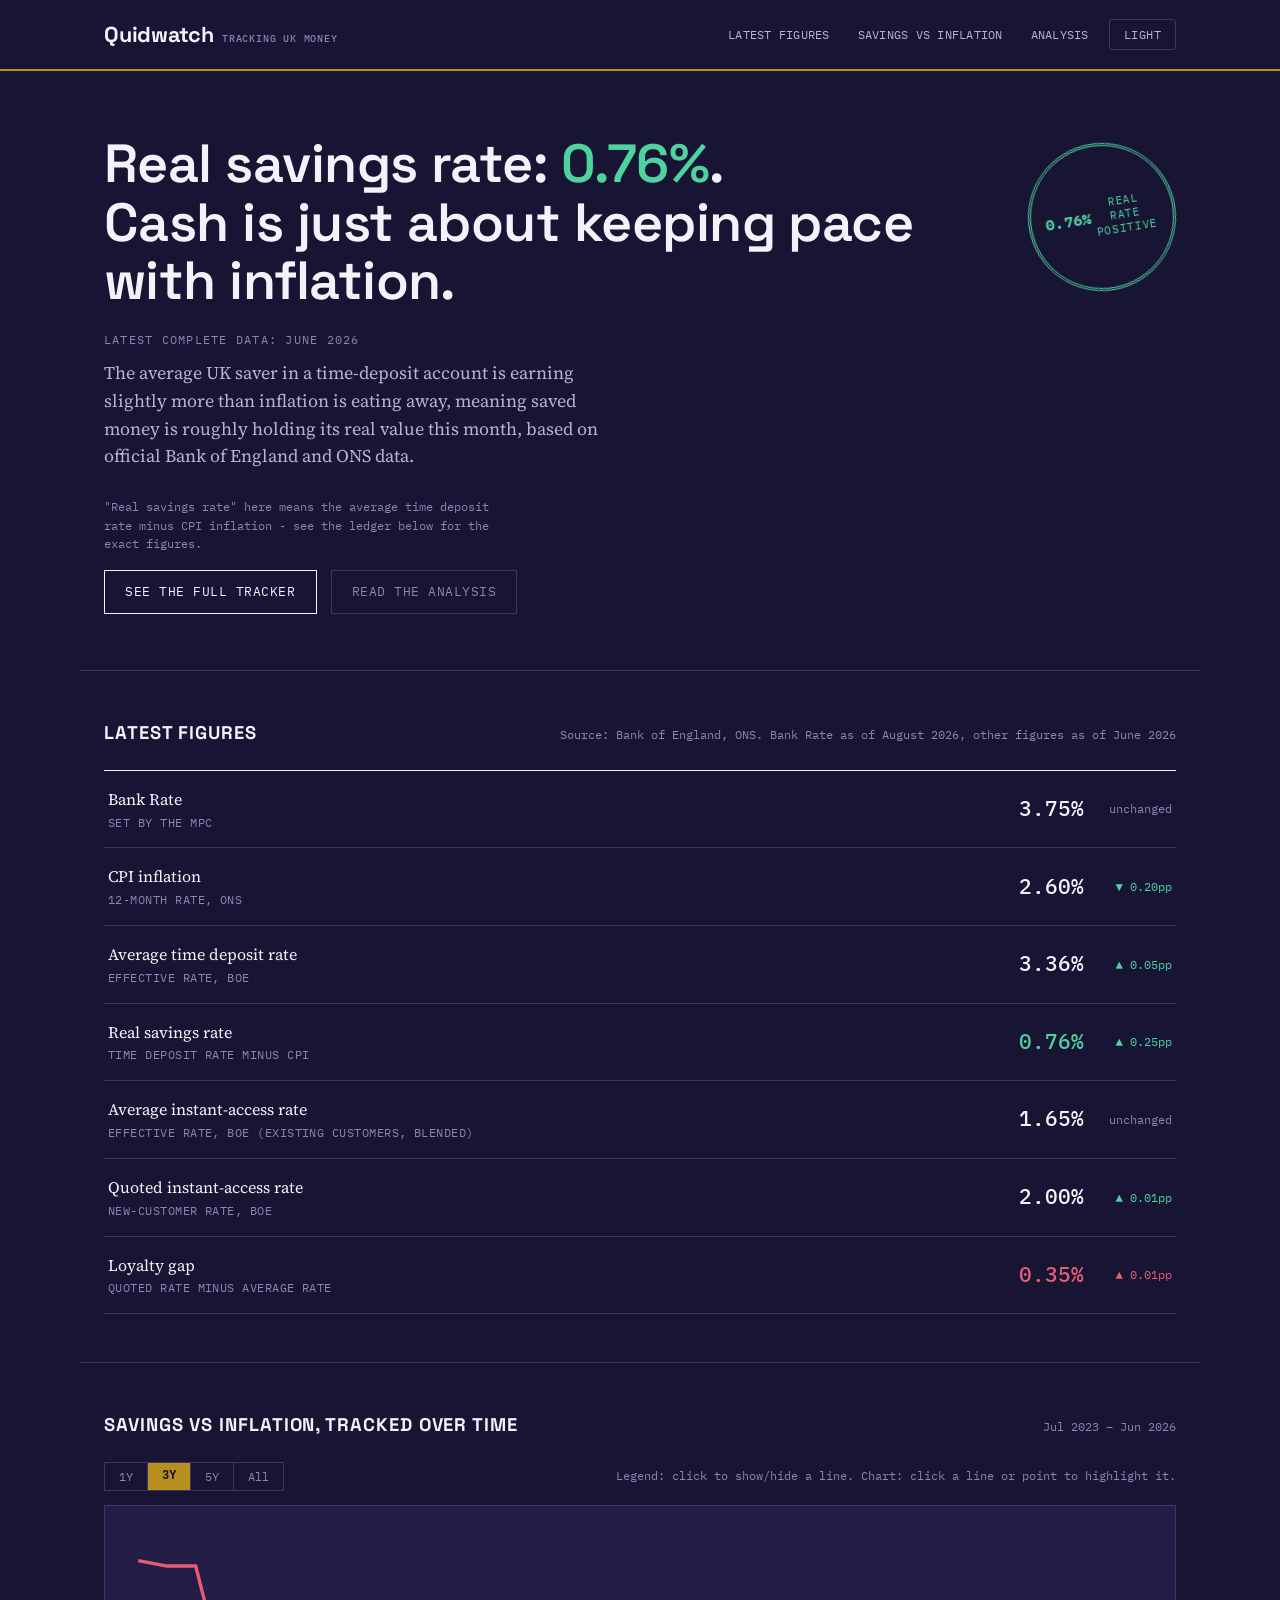
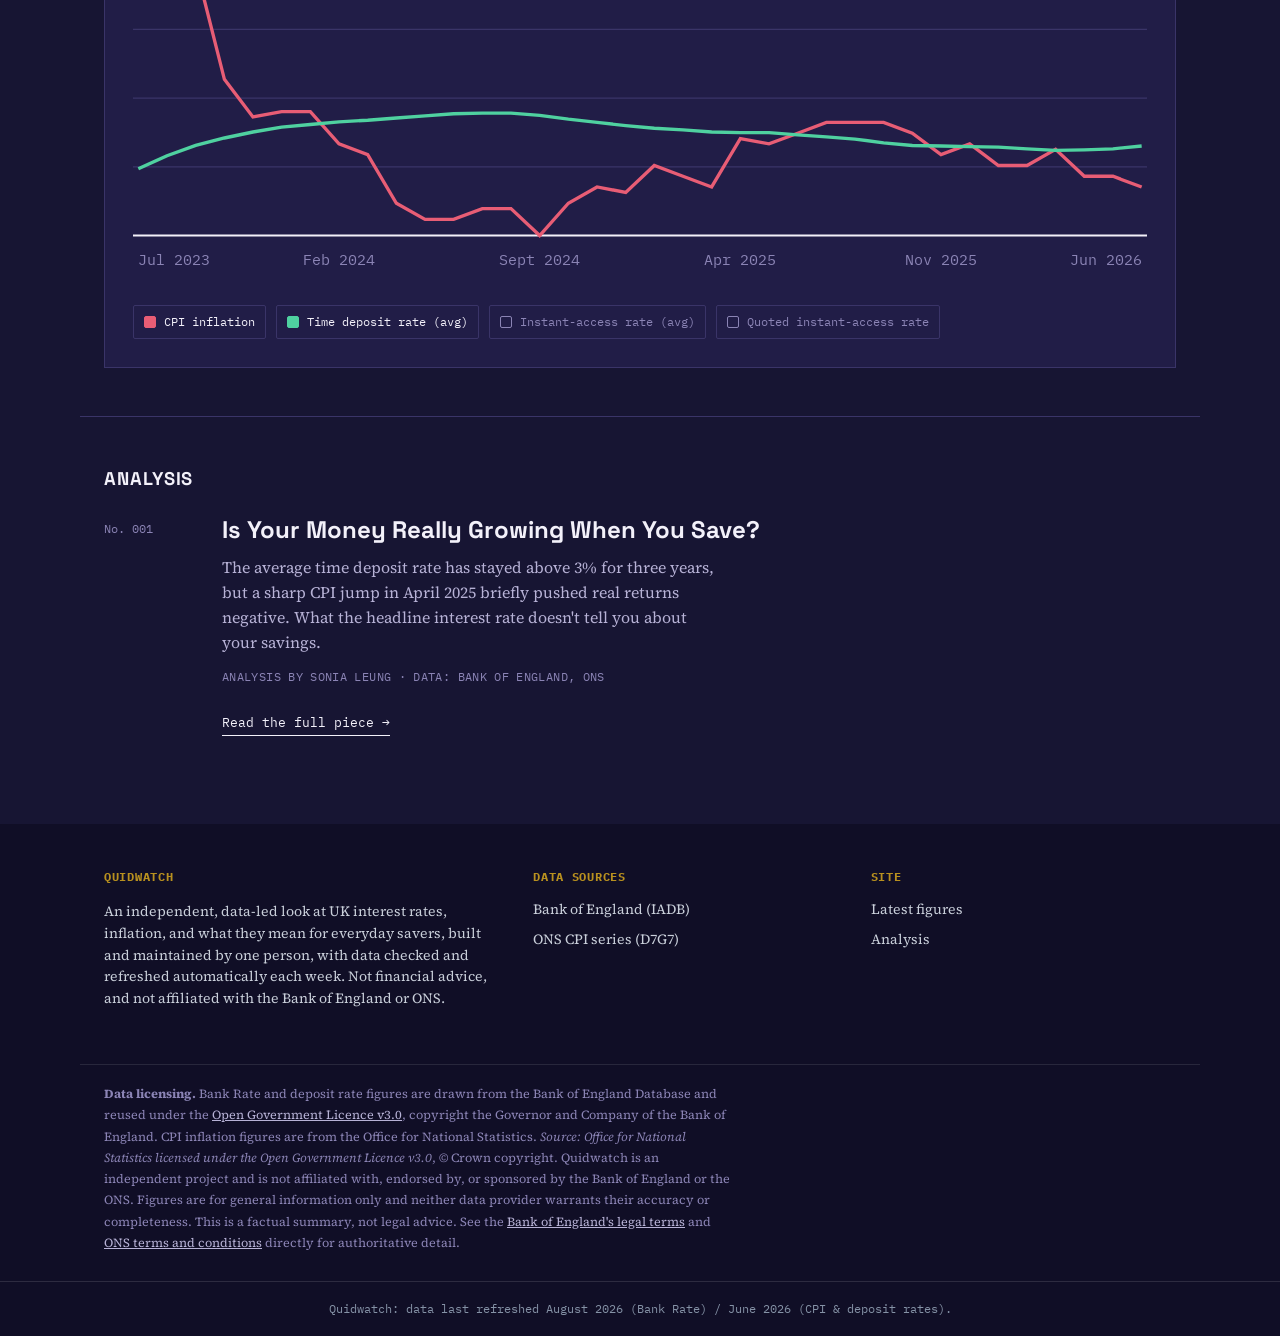
==== commit f8f23224: "new articles and move style to style.css" ====
--- a/index.html
+++ b/index.html
@@ -3,583 +3,26 @@
 <head>
 <meta charset="UTF-8">
 <meta name="viewport" content="width=device-width, initial-scale=1.0">
-<title>Quidwatch — UK personal finance, tracked with data</title>
+<title>Quidwatch: UK personal finance, tracked with data</title>
 <link rel="preconnect" href="https://fonts.googleapis.com">
 <link rel="preconnect" href="https://fonts.gstatic.com" crossorigin>
 <link href="https://fonts.googleapis.com/css2?family=Space+Grotesk:wght@400;500;600;700&family=Source+Serif+4:ital,opsz,wght@0,8..60,400;0,8..60,600;1,8..60,400&family=IBM+Plex+Mono:wght@400;500;600&display=swap" rel="stylesheet">
-<style>
-  :root {
-    --bg: #171533;
-    --bg-elevated: #211D47;
-    --bg-deep: #100E26;
-    --ink: #F3F1FA;
-    --ink-soft: #B7B2D6;
-    --sterling-green: #4FD1A0;
-    --oxblood: #E85D75;
-    --gilt: #B8901F;
-    --amethyst: #A78BFA;
-    --line: #3A3468;
-    --muted: #8B84B5;
-    /* Always-light text, used only on the permanently-dark bg-deep bands
-       (ribbon, footer, tooltip) so those stay readable in BOTH themes -
-       unlike --ink, this one never flips. */
-    --on-deep: #F3F1FA;
-    --font-display: 'Space Grotesk', sans-serif;
-    --font-body: 'Source Serif 4', Georgia, serif;
-    --font-mono: 'IBM Plex Mono', monospace;
-  }
-
-  :root[data-theme="light"] {
-    --bg: #F5F2FB;
-    --bg-elevated: #FFFFFF;
-    --ink: #1C1836;
-    --ink-soft: #47406E;
-    --sterling-green: #0E8F65;
-    --oxblood: #B23A56;
-    --amethyst: #6D48C9;
-    --line: #DCD6EC;
-    --muted: #6F6892;
-    /* bg-deep and on-deep intentionally NOT overridden - the ribbon,
-       footer, and tooltip stay a dark navy band with light text in both
-       themes, the way one dark accent band does on the original mockup. */
-  }
-
-  * { box-sizing: border-box; }
-  html { scroll-behavior: smooth; }
-
-  body {
-    margin: 0;
-    background: var(--bg);
-    color: var(--ink);
-    font-family: var(--font-body);
-    line-height: 1.55;
-  }
-
-  a { color: inherit; }
-
-  :focus-visible {
-    outline: 2px solid var(--gilt);
-    outline-offset: 3px;
-  }
-
-  .draft-ribbon {
-    background: var(--bg-deep);
-    color: var(--on-deep);
-    font-family: var(--font-mono);
-    font-size: 0.72rem;
-    letter-spacing: 0.06em;
-    text-align: center;
-    padding: 6px 12px;
-    text-transform: uppercase;
-  }
-
-  .draft-ribbon strong { color: var(--gilt); }
-
-  /* ---------- Header ---------- */
-  header {
-    position: sticky;
-    top: 0;
-    z-index: 50;
-    background: var(--bg);
-    border-bottom: 2px solid var(--gilt);
-  }
-
-  .nav-wrap {
-    max-width: 1120px;
-    margin: 0 auto;
-    padding: 18px 24px;
-    display: flex;
-    align-items: center;
-    justify-content: space-between;
-    gap: 24px;
-  }
-
-  .wordmark {
-    font-family: var(--font-display);
-    font-weight: 700;
-    font-size: 1.35rem;
-    letter-spacing: -0.01em;
-    text-decoration: none;
-    display: flex;
-    align-items: baseline;
-    gap: 6px;
-  }
-
-  .wordmark span {
-    font-family: var(--font-mono);
-    font-size: 0.62rem;
-    font-weight: 500;
-    color: var(--muted);
-    letter-spacing: 0.08em;
-    text-transform: uppercase;
-  }
-
-  nav ul {
-    list-style: none;
-    display: flex;
-    gap: 28px;
-    margin: 0;
-    padding: 0;
-    font-family: var(--font-mono);
-    font-size: 0.78rem;
-    letter-spacing: 0.02em;
-    text-transform: uppercase;
-  }
-
-  nav a { text-decoration: none; color: var(--ink-soft); border-bottom: 1px solid transparent; padding-bottom: 3px; }
-  nav a:hover { border-bottom-color: var(--gilt); color: var(--ink); }
-
-  .nav-toggle { display: none; }
-
-  #theme-toggle {
-    background: transparent;
-    border: 1px solid var(--line);
-    color: var(--ink-soft);
-    padding: 7px 14px;
-    border-radius: 3px;
-    font-family: var(--font-mono);
-    font-size: 0.72rem;
-    letter-spacing: 0.04em;
-    text-transform: uppercase;
-    cursor: pointer;
-    transition: border-color 0.15s ease, color 0.15s ease;
-  }
-  #theme-toggle:hover { border-color: var(--gilt); color: var(--ink); }
-
-  /* ---------- Hero / this week's ledger entry ---------- */
-  .hero {
-    max-width: 1120px;
-    margin: 0 auto;
-    padding: 64px 24px 56px;
-    position: relative;
-  }
-
-  .hero-label {
-    font-family: var(--font-mono);
-    font-size: 0.78rem;
-    letter-spacing: 0.1em;
-    text-transform: uppercase;
-    color: var(--muted);
-    margin: 0 0 10px;
-  }
-
-  .hero-grid {
-    display: grid;
-    grid-template-columns: 1fr auto;
-    gap: 32px;
-    align-items: start;
-  }
-
-  .hero h1 {
-    font-family: var(--font-display);
-    font-weight: 600;
-    font-size: clamp(2.1rem, 4.2vw, 3.4rem);
-    line-height: 1.08;
-    margin: 0 0 20px;
-    letter-spacing: -0.01em;
-  }
-
-  .hero h1 .neg { color: var(--oxblood); }
-  .hero h1 .pos { color: var(--sterling-green); }
-
-  .hero-note {
-    font-family: var(--font-mono);
-    font-size: 0.75rem;
-    color: var(--muted);
-    margin: 0 0 16px;
-    max-width: 56ch;
-  }
-
-  .hero p.lede {
-    font-size: 1.12rem;
-    color: var(--ink-soft);
-    max-width: 56ch;
-    margin: 0 0 28px;
-  }
-
-  .hero-cta {
-    display: inline-flex;
-    gap: 14px;
-    font-family: var(--font-mono);
-    font-size: 0.82rem;
-    text-transform: uppercase;
-    letter-spacing: 0.04em;
-  }
-
-  .btn {
-    padding: 11px 20px;
-    text-decoration: none;
-    border: 1.5px solid var(--ink);
-    color: var(--ink);
-    transition: background 0.15s ease, color 0.15s ease;
-  }
-  .btn:hover { background: var(--gilt); color: var(--bg-deep); border-color: var(--gilt); }
-  .btn.ghost { border-color: var(--line); color: var(--muted); }
-  .btn.ghost:hover { background: transparent; color: var(--ink); border-color: var(--ink); }
-
-  /* Stamp */
-  .stamp {
-    width: 148px;
-    height: 148px;
-    border: 3px double var(--oxblood);
-    border-radius: 50%;
-    color: var(--oxblood);
-    font-family: var(--font-mono);
-    text-transform: uppercase;
-    display: flex;
-    align-items: center;
-    justify-content: center;
-    text-align: center;
-    font-size: 0.66rem;
-    letter-spacing: 0.06em;
-    line-height: 1.35;
-    transform: rotate(-9deg);
-    padding: 14px;
-    flex-shrink: 0;
-    animation: stamp-in 0.5s cubic-bezier(.2,1.6,.4,1) both;
-    animation-delay: 0.15s;
-    margin-top: 8px;
-  }
-
-  .stamp b { display: block; font-size: 0.95rem; letter-spacing: 0.02em; margin-bottom: 2px; }
-
-  @keyframes stamp-in {
-    0% { opacity: 0; transform: rotate(-9deg) scale(2); }
-    100% { opacity: 1; transform: rotate(-9deg) scale(1); }
-  }
-
-  @media (prefers-reduced-motion: reduce) {
-    .stamp { animation: none; }
-    html { scroll-behavior: auto; }
-  }
-
-  /* ---------- Section shell ---------- */
-  section.block {
-    max-width: 1120px;
-    margin: 0 auto;
-    padding: 48px 24px;
-    border-top: 1px solid var(--line);
-  }
-
-  .block-head {
-    display: flex;
-    justify-content: space-between;
-    align-items: baseline;
-    margin-bottom: 22px;
-    gap: 16px;
-    flex-wrap: wrap;
-  }
-
-  .block-head h2 {
-    font-family: var(--font-display);
-    font-size: 1.15rem;
-    text-transform: uppercase;
-    letter-spacing: 0.05em;
-    margin: 0;
-  }
-
-  .block-head .as-of {
-    font-family: var(--font-mono);
-    font-size: 0.75rem;
-    color: var(--muted);
-  }
-
-  /* ---------- Ledger rows ---------- */
-  .ledger { border-top: 1px solid var(--ink); }
-
-  .ledger-row {
-    display: grid;
-    grid-template-columns: 1fr auto auto;
-    gap: 18px;
-    align-items: center;
-    padding: 16px 4px;
-    border-bottom: 1px solid var(--line);
-  }
-
-  .ledger-row:hover { background: var(--bg-elevated); }
-
-  .ledger-label { font-size: 1rem; }
-  .ledger-label small {
-    display: block;
-    font-family: var(--font-mono);
-    font-size: 0.72rem;
-    color: var(--muted);
-    text-transform: uppercase;
-    letter-spacing: 0.04em;
-    margin-top: 2px;
-  }
-
-  .ledger-value {
-    font-family: var(--font-mono);
-    font-size: 1.3rem;
-    font-weight: 500;
-    text-align: right;
-    min-width: 90px;
-  }
-
-  .ledger-value.pos { color: var(--sterling-green); }
-  .ledger-value.neg { color: var(--oxblood); }
-
-  .ledger-delta {
-    font-family: var(--font-mono);
-    font-size: 0.78rem;
-    text-align: right;
-    min-width: 70px;
-    color: var(--muted);
-  }
-  .ledger-delta.pos { color: var(--sterling-green); }
-  .ledger-delta.neg { color: var(--oxblood); }
-
-  /* ---------- Chart block ---------- */
-  .chart-card {
-    background: var(--bg-elevated);
-    border: 1px solid var(--line);
-    padding: 28px;
-    position: relative;
-    overflow: hidden;
-  }
-
-  .chart-tooltip {
-    display: none;
-    position: absolute;
-    pointer-events: none;
-    background: var(--bg-deep);
-    color: var(--on-deep);
-    border: 1px solid var(--gilt);
-    padding: 8px 12px;
-    font-family: var(--font-mono);
-    font-size: 0.75rem;
-    line-height: 1.6;
-    white-space: nowrap;
-    z-index: 10;
-    transform: translate(-50%, -115%);
-  }
-  .chart-tooltip .tt-date {
-    color: var(--gilt);
-    text-transform: uppercase;
-    letter-spacing: 0.04em;
-    font-size: 0.68rem;
-    margin-bottom: 4px;
-  }
-  .chart-tooltip .tt-row { display: flex; justify-content: space-between; gap: 16px; }
-  .chart-tooltip .tt-swatch { display: inline-block; width: 8px; height: 8px; margin-right: 6px; }
-
-  .chart-toolbar {
-    display: flex;
-    justify-content: space-between;
-    align-items: center;
-    flex-wrap: wrap;
-    gap: 12px;
-    margin-bottom: 14px;
-  }
-
-  .range-toggle {
-    display: inline-flex;
-    border: 1px solid var(--line);
-  }
-  .range-btn {
-    background: transparent;
-    border: none;
-    border-right: 1px solid var(--line);
-    color: var(--muted);
-    font-family: var(--font-mono);
-    font-size: 0.75rem;
-    padding: 6px 14px;
-    cursor: pointer;
-    transition: background 0.15s ease, color 0.15s ease;
-  }
-  .range-btn:last-child { border-right: none; }
-  .range-btn:hover { color: var(--ink); }
-  .range-btn.active { background: var(--gilt); color: var(--bg-deep); font-weight: 600; }
-
-  .chart-hint {
-    font-family: var(--font-mono);
-    font-size: 0.72rem;
-    color: var(--muted);
-    margin: 0;
-  }
-
-  .chart-legend {
-    display: flex;
-    gap: 10px;
-    margin-top: 18px;
-    font-family: var(--font-mono);
-    font-size: 0.78rem;
-    flex-wrap: wrap;
-  }
-  .legend-item {
-    display: inline-flex;
-    align-items: center;
-    gap: 8px;
-    cursor: pointer;
-    padding: 6px 10px;
-    border: 1px solid var(--line);
-    border-radius: 2px;
-    background: transparent;
-    color: var(--muted);
-    transition: opacity 0.15s ease, border-color 0.15s ease, color 0.15s ease;
-  }
-  .legend-item:hover { border-color: var(--gilt); }
-  .legend-item:focus-visible { outline: 2px solid var(--gilt); outline-offset: 2px; }
-  .legend-item.series-on { color: var(--ink); }
-  .legend-item.series-highlighted { border-color: var(--gilt); }
-  .legend-item.series-dimmed { opacity: 0.45; }
-  .legend-item.series-nodata { border-style: dashed; }
-  .legend-nodata-note {
-    font-style: normal;
-    font-size: 0.68rem;
-    color: var(--oxblood);
-    margin-left: 2px;
-  }
-  .legend-checkbox {
-    width: 12px;
-    height: 12px;
-    border: 1.5px solid currentColor;
-    border-radius: 2px;
-    display: inline-block;
-    flex-shrink: 0;
-  }
-  .legend-item.series-on .legend-checkbox { background: var(--series-color, currentColor); border-color: var(--series-color, currentColor); }
-  .swatch { width: 14px; height: 3px; display: inline-block; }
-
-  /* ---------- Analysis teaser ---------- */
-  .article-card {
-    display: grid;
-    grid-template-columns: 96px 1fr;
-    gap: 22px;
-  }
-
-  .article-index {
-    font-family: var(--font-mono);
-    font-size: 0.78rem;
-    color: var(--muted);
-    padding-top: 4px;
-  }
-
-  .article-card h3 {
-    font-family: var(--font-display);
-    font-size: 1.5rem;
-    margin: 0 0 10px;
-    line-height: 1.25;
-  }
-
-  .article-card p.excerpt { color: var(--ink-soft); margin: 0 0 14px; max-width: 62ch; }
-
-  .byline {
-    font-family: var(--font-mono);
-    font-size: 0.75rem;
-    color: var(--muted);
-    text-transform: uppercase;
-    letter-spacing: 0.03em;
-  }
-
-  .read-link {
-    display: inline-block;
-    margin-top: 14px;
-    font-family: var(--font-mono);
-    font-size: 0.82rem;
-    text-decoration: none;
-    border-bottom: 1.5px solid var(--ink);
-    padding-bottom: 2px;
-  }
-
-  /* ---------- Methodology strip ---------- */
-  .method-strip {
-    display: grid;
-    grid-template-columns: repeat(3, 1fr);
-    gap: 24px;
-  }
-  .method-item {
-    font-family: var(--font-mono);
-    font-size: 0.82rem;
-    color: var(--ink-soft);
-  }
-  .method-item b {
-    display: block;
-    font-family: var(--font-display);
-    font-size: 0.95rem;
-    color: var(--ink);
-    margin-bottom: 6px;
-    text-transform: none;
-  }
-
-  /* ---------- Footer ---------- */
-  footer {
-    background: var(--bg-deep);
-    color: var(--on-deep);
-    margin-top: 40px;
-  }
-  .footer-wrap {
-    max-width: 1120px;
-    margin: 0 auto;
-    padding: 44px 24px 32px;
-    display: grid;
-    grid-template-columns: 1.3fr 1fr 1fr;
-    gap: 32px;
-  }
-  .footer-wrap h4 {
-    font-family: var(--font-mono);
-    font-size: 0.75rem;
-    text-transform: uppercase;
-    letter-spacing: 0.06em;
-    color: var(--gilt);
-    margin: 0 0 12px;
-  }
-  .footer-wrap p, .footer-wrap li { color: #C9CFDA; font-size: 0.88rem; }
-  .footer-wrap ul { list-style: none; padding: 0; margin: 0; display: flex; flex-direction: column; gap: 8px; }
-  .footer-wrap a { color: #C9CFDA; text-decoration: none; }
-  .footer-wrap a:hover { color: var(--on-deep); }
-  .footer-licensing {
-    max-width: 1120px;
-    margin: 8px auto 0;
-    padding: 0 24px 28px;
-    border-top: 1px solid rgba(255,255,255,0.1);
-  }
-  .footer-licensing p {
-    color: var(--muted);
-    font-size: 0.78rem;
-    line-height: 1.7;
-    max-width: 90ch;
-    margin: 18px 0 0;
-  }
-  .footer-licensing a { color: var(--ink-soft); }
-  .footer-licensing a:hover { color: var(--gilt); }
-  .footer-bottom {
-    border-top: 1px solid rgba(255,255,255,0.12);
-    padding: 18px 24px;
-    text-align: center;
-    font-family: var(--font-mono);
-    font-size: 0.72rem;
-    color: #8592A6;
-  }
-
-  /* ---------- Responsive ---------- */
-  @media (max-width: 780px) {
-    nav ul { display: none; }
-    .hero-grid { grid-template-columns: 1fr; }
-    .stamp { margin-top: 0; }
-    .ledger-row { grid-template-columns: 1fr auto; }
-    .ledger-delta { grid-column: 2; }
-    .article-card { grid-template-columns: 1fr; }
-    .method-strip { grid-template-columns: 1fr; }
-    .footer-wrap { grid-template-columns: 1fr; }
-  }
-</style>
+<link rel="stylesheet" href="assets/style.css">
 </head>
 <body>
 
-<div class="draft-ribbon" id="status-ribbon">Loading live data from the pipeline…</div>
+<div class="status-banner" id="status-ribbon"></div>
 
 <header>
   <div class="nav-wrap">
     <div style="display:flex; align-items:baseline; gap:8px;">
       <a class="wordmark" href="#top" style="text-decoration:none;">Quidwatch</a>
-      <span style="font-family:var(--font-mono); font-size:0.62rem; font-weight:500; color:var(--muted); letter-spacing:0.08em; text-transform:uppercase;">tracking UK money, weekly</span>
+      <span style="font-family:var(--font-mono); font-size:0.62rem; font-weight:500; color:var(--muted); letter-spacing:0.08em; text-transform:uppercase;">tracking UK money</span>
     </div>
     <div style="display:flex; align-items:center; gap:20px;">
       <nav aria-label="Primary">
         <ul>
-          <li><a href="#ledger">This week</a></li>
+          <li><a href="#ledger">Latest figures</a></li>
           <li><a href="#savings">Savings vs inflation</a></li>
           <li><a href="#analysis">Analysis</a></li>
         </ul>
@@ -591,64 +34,64 @@
 
 <main id="top">
 
-  <!-- HERO: this week's ledger entry -->
+  <!-- HERO: latest figures -->
   <section class="hero">
-    <p class="hero-label" id="hero-label">Loading…</p>
     <div class="hero-grid">
       <div>
         <h1 id="hero-headline">Loading this month's figures…</h1>
+        <p class="hero-label" id="hero-label">Loading…</p>
         <p class="lede" id="hero-lede">Fetching the latest Bank of England and ONS data…</p>
         <p class="hero-note">"Real savings rate" here means the average time deposit rate minus CPI inflation - see the ledger below for the exact figures.</p>
         <div class="hero-cta">
           <a class="btn" href="#savings">See the full tracker</a>
-          <a class="btn ghost" href="#analysis">Read this week's analysis</a>
+          <a class="btn ghost" href="#analysis">Read the analysis</a>
         </div>
       </div>
       <div class="stamp" id="stamp" aria-hidden="true">…</div>
     </div>
   </section>
 
-  <!-- THIS WEEK'S LEDGER -->
+  <!-- LATEST FIGURES LEDGER -->
   <section class="block" id="ledger">
     <div class="block-head">
-      <h2>This week's ledger</h2>
+      <h2>Latest figures</h2>
       <span class="as-of" id="ledger-asof">Source: Bank of England · ONS</span>
     </div>
     <div class="ledger">
       <div class="ledger-row">
         <div class="ledger-label">Bank Rate<small>Set by the MPC</small></div>
-        <div class="ledger-value" id="bank-rate-value">—</div>
-        <div class="ledger-delta" id="bank-rate-delta">—</div>
+        <div class="ledger-value" id="bank-rate-value">-</div>
+        <div class="ledger-delta" id="bank-rate-delta">-</div>
       </div>
       <div class="ledger-row">
         <div class="ledger-label">CPI inflation<small>12-month rate, ONS</small></div>
-        <div class="ledger-value" id="cpi-value">—</div>
-        <div class="ledger-delta" id="cpi-delta">—</div>
+        <div class="ledger-value" id="cpi-value">-</div>
+        <div class="ledger-delta" id="cpi-delta">-</div>
       </div>
       <div class="ledger-row">
         <div class="ledger-label">Average time deposit rate<small>Effective rate, BoE</small></div>
-        <div class="ledger-value" id="time-value">—</div>
-        <div class="ledger-delta" id="time-delta">—</div>
+        <div class="ledger-value" id="time-value">-</div>
+        <div class="ledger-delta" id="time-delta">-</div>
       </div>
       <div class="ledger-row">
         <div class="ledger-label">Real savings rate<small>Time deposit rate minus CPI</small></div>
-        <div class="ledger-value" id="real-rate-value">—</div>
-        <div class="ledger-delta" id="real-rate-delta">—</div>
+        <div class="ledger-value" id="real-rate-value">-</div>
+        <div class="ledger-delta" id="real-rate-delta">-</div>
       </div>
       <div class="ledger-row">
-        <div class="ledger-label">Average instant-access rate<small>Effective rate, BoE — existing customers, blended</small></div>
-        <div class="ledger-value" id="instant-value">—</div>
-        <div class="ledger-delta" id="instant-delta">—</div>
+        <div class="ledger-label">Average instant-access rate<small>Effective rate, BoE (existing customers, blended)</small></div>
+        <div class="ledger-value" id="instant-value">-</div>
+        <div class="ledger-delta" id="instant-delta">-</div>
       </div>
       <div class="ledger-row">
         <div class="ledger-label">Quoted instant-access rate<small>New-customer rate, BoE</small></div>
-        <div class="ledger-value" id="quoted-value">—</div>
-        <div class="ledger-delta" id="quoted-delta">—</div>
+        <div class="ledger-value" id="quoted-value">-</div>
+        <div class="ledger-delta" id="quoted-delta">-</div>
       </div>
       <div class="ledger-row">
         <div class="ledger-label">Loyalty gap<small>Quoted rate minus average rate</small></div>
-        <div class="ledger-value" id="gap-value">—</div>
-        <div class="ledger-delta" id="gap-delta">—</div>
+        <div class="ledger-value" id="gap-value">-</div>
+        <div class="ledger-delta" id="gap-delta">-</div>
       </div>
     </div>
   </section>
@@ -679,14 +122,14 @@
   <section class="block" id="analysis">
     <div class="block-head">
       <h2>Analysis</h2>
-      <span class="as-of">New pieces as the data tells a story worth writing about</span>
     </div>
     <div class="article-card">
-      <div class="article-index">Coming soon</div>
+      <div class="article-index">No. 001</div>
       <div>
-        <h3>First analysis piece in progress</h3>
-        <p class="excerpt">I'm currently writing an in-depth look at how different types of savings accounts are performing against inflation, using the live figures tracked above. Check back shortly for the first published piece — every article on Quidwatch reflects my own analysis of the underlying Bank of England and ONS data.</p>
-        <p class="byline">Quidwatch · Data: Bank of England, ONS</p>
+        <h3><a href="articles/is-your-money-really-growing.html" style="color:inherit; text-decoration:none;">Is Your Money Really Growing When You Save?</a></h3>
+        <p class="excerpt">The average time deposit rate has stayed above 3% for three years, but a sharp CPI jump in April 2025 briefly pushed real returns negative. What the headline interest rate doesn't tell you about your savings.</p>
+        <p class="byline">Analysis by Sonia Leung · Data: Bank of England, ONS</p>
+        <a class="read-link" href="articles/is-your-money-really-growing.html">Read the full piece →</a>
       </div>
     </div>
   </section>
@@ -698,19 +141,19 @@
   <div class="footer-wrap">
     <div>
       <h4>Quidwatch</h4>
-      <p>An independent, data-led look at UK interest rates, inflation, and what they mean for everyday savers — built and maintained by one person, refreshed automatically, updated weekly. Not financial advice, and not affiliated with the Bank of England or ONS.</p>
+      <p>An independent, data-led look at UK interest rates, inflation, and what they mean for everyday savers, built and maintained by one person, with data checked and refreshed automatically each week. Not financial advice, and not affiliated with the Bank of England or ONS.</p>
     </div>
     <div>
       <h4>Data sources</h4>
       <ul>
-        <li><a href="https://www.bankofengland.co.uk/boeapps/iadb/" target="_blank" rel="noopener">Bank of England — IADB</a></li>
-        <li><a href="https://www.ons.gov.uk/economy/inflationandpriceindices/timeseries/d7g7/mm23" target="_blank" rel="noopener">ONS — CPI series (D7G7)</a></li>
+        <li><a href="https://www.bankofengland.co.uk/boeapps/iadb/" target="_blank" rel="noopener">Bank of England (IADB)</a></li>
+        <li><a href="https://www.ons.gov.uk/economy/inflationandpriceindices/timeseries/d7g7/mm23" target="_blank" rel="noopener">ONS CPI series (D7G7)</a></li>
       </ul>
     </div>
     <div>
       <h4>Site</h4>
       <ul>
-        <li><a href="#ledger">This week</a></li>
+        <li><a href="#ledger">Latest figures</a></li>
         <li><a href="#analysis">Analysis</a></li>
       </ul>
     </div>
@@ -719,11 +162,11 @@
     <p>
       <strong>Data licensing.</strong> Bank Rate and deposit rate figures are drawn from the Bank of England Database and reused under the
       <a href="https://www.nationalarchives.gov.uk/doc/open-government-licence/version/3/" target="_blank" rel="noopener">Open Government Licence v3.0</a>,
-      copyright the Governor and Company of the Bank of England. CPI inflation figures are from the Office for National Statistics —
+      copyright the Governor and Company of the Bank of England. CPI inflation figures are from the Office for National Statistics.
       <em>Source: Office for National Statistics licensed under the Open Government Licence v3.0</em>, © Crown copyright.
       Quidwatch is an independent project and is not affiliated with, endorsed by, or sponsored by the Bank of England or the ONS.
       Figures are for general information only and neither data provider warrants their accuracy or completeness.
-      This is a factual summary, not legal advice — see the
+      This is a factual summary, not legal advice. See the
       <a href="https://www.bankofengland.co.uk/legal" target="_blank" rel="noopener">Bank of England's legal terms</a> and
       <a href="https://www.ons.gov.uk/help/terms-conditions" target="_blank" rel="noopener">ONS terms and conditions</a> directly for authoritative detail.
     </p>
@@ -734,13 +177,13 @@
 <script>
 (function () {
   const fmtPct = (v, decimals = 2) => {
-    if (v === null || v === undefined || Number.isNaN(v)) return "—";
+    if (v === null || v === undefined || Number.isNaN(v)) return "-";
     const sign = v < 0 ? "\u2212" : "";
     return sign + Math.abs(v).toFixed(decimals) + "%";
   };
 
   const fmtDate = (isoString) => {
-    if (!isoString) return "—";
+    if (!isoString) return "-";
     const d = new Date(isoString);
     return d.toLocaleDateString("en-GB", { month: "long", year: "numeric" });
   };
@@ -1066,17 +509,20 @@
       const latestAnyIdx = rows.indexOf(latestAny);
       const previousBankRate = latestAnyIdx > 0 ? rows[latestAnyIdx - 1].bank_rate : null;
 
-      ribbon.textContent = `Live data - Bank Rate as of ${fmtDate(latestAny.date)}, other figures as of ${fmtDate(latest.date)} (latest published)`;
+      // Note: we deliberately don't populate the status banner here on
+      // success - the same "as of" info is already shown in the ledger
+      // section below. The banner is reserved for genuine load errors,
+      // in the catch block.
 
       // --- Hero ---
       const isPositive = latest.real_rate_time_deposits >= 0;
-      document.getElementById("hero-label").textContent = `Latest complete data — ${fmtDate(latest.date)}`;
+      document.getElementById("hero-label").textContent = `Latest complete data: ${fmtDate(latest.date)}`;
       document.getElementById("hero-headline").innerHTML = isPositive
         ? `Real savings rate: <span class="pos">${fmtPct(latest.real_rate_time_deposits)}</span>.<br>Cash is just about keeping pace with inflation.`
         : `Real savings rate: <span class="neg">${fmtPct(latest.real_rate_time_deposits)}</span>.<br>Cash is still losing value.`;
       document.getElementById("hero-lede").textContent = isPositive
-        ? `The average UK saver in a time-deposit account is earning slightly more than inflation is eating away — meaning saved money is roughly holding its real value this month, based on official Bank of England and ONS data.`
-        : `The average UK saver in a time-deposit account earns less than inflation is eating away — meaning that money is worth slightly less each month, based on official Bank of England and ONS data.`;
+        ? `The average UK saver in a time-deposit account is earning slightly more than inflation is eating away, meaning saved money is roughly holding its real value this month, based on official Bank of England and ONS data.`
+        : `The average UK saver in a time-deposit account earns less than inflation is eating away, meaning that money is worth slightly less each month, based on official Bank of England and ONS data.`;
 
       const stamp = document.getElementById("stamp");
       stamp.innerHTML = `<b>${fmtPct(latest.real_rate_time_deposits)}</b>REAL RATE<br>${isPositive ? "POSITIVE" : "NEGATIVE"}`;
@@ -1085,7 +531,7 @@
 
       // --- Ledger ---
       document.getElementById("ledger-asof").textContent =
-        `Source: Bank of England · ONS — Bank Rate as of ${fmtDate(latestAny.date)}, other figures as of ${fmtDate(latest.date)}`;
+        `Source: Bank of England, ONS. Bank Rate as of ${fmtDate(latestAny.date)}, other figures as of ${fmtDate(latest.date)}`;
 
       document.getElementById("bank-rate-value").textContent = fmtPct(latestAny.bank_rate);
       setDelta("bank-rate-delta", latestAny.bank_rate, previousBankRate, "neutral");
@@ -1118,7 +564,7 @@
 
       // --- Footer: show real data freshness instead of a static date ---
       document.getElementById("footer-bottom").textContent =
-        `Quidwatch — data last refreshed ${fmtDate(latestAny.date)} (Bank Rate) / ${fmtDate(latest.date)} (CPI & deposit rates).`;
+        `Quidwatch: data last refreshed ${fmtDate(latestAny.date)} (Bank Rate) / ${fmtDate(latest.date)} (CPI & deposit rates).`;
 
       // --- Chart: store the full history, default to the 3Y range,
       // then let the range buttons re-slice without re-fetching. ---
@@ -1128,6 +574,7 @@
     } catch (err) {
       ribbon.textContent = `Could not load live data (${err.message}). Are you running this through a local server, not by double-clicking the file?`;
       ribbon.style.background = "var(--oxblood)";
+      ribbon.style.display = "block";
       console.error(err);
     }
   }
--- a/assets/style.css
+++ b/assets/style.css
@@ -0,0 +1,618 @@
+:root {
+    --bg: #171533;
+    --bg-elevated: #211D47;
+    --bg-deep: #100E26;
+    --ink: #F3F1FA;
+    --ink-soft: #B7B2D6;
+    --sterling-green: #4FD1A0;
+    --oxblood: #E85D75;
+    --gilt: #B8901F;
+    --amethyst: #A78BFA;
+    --line: #3A3468;
+    --muted: #8B84B5;
+    /* Always-light text, used only on the permanently-dark bg-deep bands
+       (ribbon, footer, tooltip) so those stay readable in BOTH themes -
+       unlike --ink, this one never flips. */
+    --on-deep: #F3F1FA;
+    --font-display: 'Space Grotesk', sans-serif;
+    --font-body: 'Source Serif 4', Georgia, serif;
+    --font-mono: 'IBM Plex Mono', monospace;
+  }
+
+  :root[data-theme="light"] {
+    --bg: #F5F2FB;
+    --bg-elevated: #FFFFFF;
+    --ink: #1C1836;
+    --ink-soft: #47406E;
+    --sterling-green: #0E8F65;
+    --oxblood: #B23A56;
+    --amethyst: #6D48C9;
+    --line: #DCD6EC;
+    --muted: #6F6892;
+    /* bg-deep and on-deep intentionally NOT overridden - the ribbon,
+       footer, and tooltip stay a dark navy band with light text in both
+       themes, the way one dark accent band does on the original mockup. */
+  }
+
+  * { box-sizing: border-box; }
+  html { scroll-behavior: smooth; }
+
+  body {
+    margin: 0;
+    background: var(--bg);
+    color: var(--ink);
+    font-family: var(--font-body);
+    line-height: 1.55;
+  }
+
+  a { color: inherit; }
+
+  :focus-visible {
+    outline: 2px solid var(--gilt);
+    outline-offset: 3px;
+  }
+
+  .status-banner {
+    display: none;
+    background: var(--bg-deep);
+    color: var(--on-deep);
+    font-family: var(--font-mono);
+    font-size: 0.72rem;
+    letter-spacing: 0.06em;
+    text-align: center;
+    padding: 6px 12px;
+    text-transform: uppercase;
+  }
+
+  /* ---------- Header ---------- */
+  header {
+    position: sticky;
+    top: 0;
+    z-index: 50;
+    background: var(--bg);
+    border-bottom: 2px solid var(--gilt);
+  }
+
+  .nav-wrap {
+    max-width: 1120px;
+    margin: 0 auto;
+    padding: 18px 24px;
+    display: flex;
+    align-items: center;
+    justify-content: space-between;
+    gap: 24px;
+  }
+
+  .wordmark {
+    font-family: var(--font-display);
+    font-weight: 700;
+    font-size: 1.35rem;
+    letter-spacing: -0.01em;
+    text-decoration: none;
+    display: flex;
+    align-items: baseline;
+    gap: 6px;
+  }
+
+  .wordmark span {
+    font-family: var(--font-mono);
+    font-size: 0.62rem;
+    font-weight: 500;
+    color: var(--muted);
+    letter-spacing: 0.08em;
+    text-transform: uppercase;
+  }
+
+  nav ul {
+    list-style: none;
+    display: flex;
+    gap: 28px;
+    margin: 0;
+    padding: 0;
+    font-family: var(--font-mono);
+    font-size: 0.78rem;
+    letter-spacing: 0.02em;
+    text-transform: uppercase;
+  }
+
+  nav a { text-decoration: none; color: var(--ink-soft); border-bottom: 1px solid transparent; padding-bottom: 3px; }
+  nav a:hover { border-bottom-color: var(--gilt); color: var(--ink); }
+
+  .nav-toggle { display: none; }
+
+  #theme-toggle {
+    background: transparent;
+    border: 1px solid var(--line);
+    color: var(--ink-soft);
+    padding: 7px 14px;
+    border-radius: 3px;
+    font-family: var(--font-mono);
+    font-size: 0.72rem;
+    letter-spacing: 0.04em;
+    text-transform: uppercase;
+    cursor: pointer;
+    transition: border-color 0.15s ease, color 0.15s ease;
+  }
+  #theme-toggle:hover { border-color: var(--gilt); color: var(--ink); }
+
+  /* ---------- Hero / latest figures ---------- */
+  .hero {
+    max-width: 1120px;
+    margin: 0 auto;
+    padding: 64px 24px 56px;
+    position: relative;
+  }
+
+  .hero-label {
+    font-family: var(--font-mono);
+    font-size: 0.78rem;
+    letter-spacing: 0.1em;
+    text-transform: uppercase;
+    color: var(--muted);
+    margin: 0 0 10px;
+  }
+
+  .hero-grid {
+    display: grid;
+    grid-template-columns: 1fr auto;
+    gap: 32px;
+    align-items: start;
+  }
+
+  .hero h1 {
+    font-family: var(--font-display);
+    font-weight: 600;
+    font-size: clamp(2.1rem, 4.2vw, 3.4rem);
+    line-height: 1.08;
+    margin: 0 0 20px;
+    letter-spacing: -0.01em;
+  }
+
+  .hero h1 .neg { color: var(--oxblood); }
+  .hero h1 .pos { color: var(--sterling-green); }
+
+  .hero-note {
+    font-family: var(--font-mono);
+    font-size: 0.75rem;
+    color: var(--muted);
+    margin: 0 0 16px;
+    max-width: 56ch;
+  }
+
+  .hero p.lede {
+    font-size: 1.12rem;
+    color: var(--ink-soft);
+    max-width: 56ch;
+    margin: 0 0 28px;
+  }
+
+  .hero-cta {
+    display: inline-flex;
+    gap: 14px;
+    font-family: var(--font-mono);
+    font-size: 0.82rem;
+    text-transform: uppercase;
+    letter-spacing: 0.04em;
+  }
+
+  .btn {
+    padding: 11px 20px;
+    text-decoration: none;
+    border: 1.5px solid var(--ink);
+    color: var(--ink);
+    transition: background 0.15s ease, color 0.15s ease;
+  }
+  .btn:hover { background: var(--gilt); color: var(--bg-deep); border-color: var(--gilt); }
+  .btn.ghost { border-color: var(--line); color: var(--muted); }
+  .btn.ghost:hover { background: transparent; color: var(--ink); border-color: var(--ink); }
+
+  /* Stamp */
+  .stamp {
+    width: 148px;
+    height: 148px;
+    border: 3px double var(--oxblood);
+    border-radius: 50%;
+    color: var(--oxblood);
+    font-family: var(--font-mono);
+    text-transform: uppercase;
+    display: flex;
+    align-items: center;
+    justify-content: center;
+    text-align: center;
+    font-size: 0.66rem;
+    letter-spacing: 0.06em;
+    line-height: 1.35;
+    transform: rotate(-9deg);
+    padding: 14px;
+    flex-shrink: 0;
+    animation: stamp-in 0.5s cubic-bezier(.2,1.6,.4,1) both;
+    animation-delay: 0.15s;
+    margin-top: 8px;
+  }
+
+  .stamp b { display: block; font-size: 0.95rem; letter-spacing: 0.02em; margin-bottom: 2px; }
+
+  @keyframes stamp-in {
+    0% { opacity: 0; transform: rotate(-9deg) scale(2); }
+    100% { opacity: 1; transform: rotate(-9deg) scale(1); }
+  }
+
+  @media (prefers-reduced-motion: reduce) {
+    .stamp { animation: none; }
+    html { scroll-behavior: auto; }
+  }
+
+  /* ---------- Section shell ---------- */
+  section.block {
+    max-width: 1120px;
+    margin: 0 auto;
+    padding: 48px 24px;
+    border-top: 1px solid var(--line);
+  }
+
+  .block-head {
+    display: flex;
+    justify-content: space-between;
+    align-items: baseline;
+    margin-bottom: 22px;
+    gap: 16px;
+    flex-wrap: wrap;
+  }
+
+  .block-head h2 {
+    font-family: var(--font-display);
+    font-size: 1.15rem;
+    text-transform: uppercase;
+    letter-spacing: 0.05em;
+    margin: 0;
+  }
+
+  .block-head .as-of {
+    font-family: var(--font-mono);
+    font-size: 0.75rem;
+    color: var(--muted);
+  }
+
+  /* ---------- Ledger rows ---------- */
+  .ledger { border-top: 1px solid var(--ink); }
+
+  .ledger-row {
+    display: grid;
+    grid-template-columns: 1fr auto auto;
+    gap: 18px;
+    align-items: center;
+    padding: 16px 4px;
+    border-bottom: 1px solid var(--line);
+  }
+
+  .ledger-row:hover { background: var(--bg-elevated); }
+
+  .ledger-label { font-size: 1rem; }
+  .ledger-label small {
+    display: block;
+    font-family: var(--font-mono);
+    font-size: 0.72rem;
+    color: var(--muted);
+    text-transform: uppercase;
+    letter-spacing: 0.04em;
+    margin-top: 2px;
+  }
+
+  .ledger-value {
+    font-family: var(--font-mono);
+    font-size: 1.3rem;
+    font-weight: 500;
+    text-align: right;
+    min-width: 90px;
+  }
+
+  .ledger-value.pos { color: var(--sterling-green); }
+  .ledger-value.neg { color: var(--oxblood); }
+
+  .ledger-delta {
+    font-family: var(--font-mono);
+    font-size: 0.78rem;
+    text-align: right;
+    min-width: 70px;
+    color: var(--muted);
+  }
+  .ledger-delta.pos { color: var(--sterling-green); }
+  .ledger-delta.neg { color: var(--oxblood); }
+
+  /* ---------- Chart block ---------- */
+  .chart-card {
+    background: var(--bg-elevated);
+    border: 1px solid var(--line);
+    padding: 28px;
+    position: relative;
+    overflow: hidden;
+  }
+
+  .chart-tooltip {
+    display: none;
+    position: absolute;
+    pointer-events: none;
+    background: var(--bg-deep);
+    color: var(--on-deep);
+    border: 1px solid var(--gilt);
+    padding: 8px 12px;
+    font-family: var(--font-mono);
+    font-size: 0.75rem;
+    line-height: 1.6;
+    white-space: nowrap;
+    z-index: 10;
+    transform: translate(-50%, -115%);
+  }
+  .chart-tooltip .tt-date {
+    color: var(--gilt);
+    text-transform: uppercase;
+    letter-spacing: 0.04em;
+    font-size: 0.68rem;
+    margin-bottom: 4px;
+  }
+  .chart-tooltip .tt-row { display: flex; justify-content: space-between; gap: 16px; }
+  .chart-tooltip .tt-swatch { display: inline-block; width: 8px; height: 8px; margin-right: 6px; }
+
+  .chart-toolbar {
+    display: flex;
+    justify-content: space-between;
+    align-items: center;
+    flex-wrap: wrap;
+    gap: 12px;
+    margin-bottom: 14px;
+  }
+
+  .range-toggle {
+    display: inline-flex;
+    border: 1px solid var(--line);
+  }
+  .range-btn {
+    background: transparent;
+    border: none;
+    border-right: 1px solid var(--line);
+    color: var(--muted);
+    font-family: var(--font-mono);
+    font-size: 0.75rem;
+    padding: 6px 14px;
+    cursor: pointer;
+    transition: background 0.15s ease, color 0.15s ease;
+  }
+  .range-btn:last-child { border-right: none; }
+  .range-btn:hover { color: var(--ink); }
+  .range-btn.active { background: var(--gilt); color: var(--bg-deep); font-weight: 600; }
+
+  .chart-hint {
+    font-family: var(--font-mono);
+    font-size: 0.72rem;
+    color: var(--muted);
+    margin: 0;
+  }
+
+  .chart-legend {
+    display: flex;
+    gap: 10px;
+    margin-top: 18px;
+    font-family: var(--font-mono);
+    font-size: 0.78rem;
+    flex-wrap: wrap;
+  }
+  .legend-item {
+    display: inline-flex;
+    align-items: center;
+    gap: 8px;
+    cursor: pointer;
+    padding: 6px 10px;
+    border: 1px solid var(--line);
+    border-radius: 2px;
+    background: transparent;
+    color: var(--muted);
+    transition: opacity 0.15s ease, border-color 0.15s ease, color 0.15s ease;
+  }
+  .legend-item:hover { border-color: var(--gilt); }
+  .legend-item:focus-visible { outline: 2px solid var(--gilt); outline-offset: 2px; }
+  .legend-item.series-on { color: var(--ink); }
+  .legend-item.series-highlighted { border-color: var(--gilt); }
+  .legend-item.series-dimmed { opacity: 0.45; }
+  .legend-item.series-nodata { border-style: dashed; }
+  .legend-nodata-note {
+    font-style: normal;
+    font-size: 0.68rem;
+    color: var(--oxblood);
+    margin-left: 2px;
+  }
+  .legend-checkbox {
+    width: 12px;
+    height: 12px;
+    border: 1.5px solid currentColor;
+    border-radius: 2px;
+    display: inline-block;
+    flex-shrink: 0;
+  }
+  .legend-item.series-on .legend-checkbox { background: var(--series-color, currentColor); border-color: var(--series-color, currentColor); }
+  .swatch { width: 14px; height: 3px; display: inline-block; }
+
+  /* ---------- Analysis teaser ---------- */
+  .article-card {
+    display: grid;
+    grid-template-columns: 96px 1fr;
+    gap: 22px;
+  }
+
+  .article-index {
+    font-family: var(--font-mono);
+    font-size: 0.78rem;
+    color: var(--muted);
+    padding-top: 4px;
+  }
+
+  .article-card h3 {
+    font-family: var(--font-display);
+    font-size: 1.5rem;
+    margin: 0 0 10px;
+    line-height: 1.25;
+  }
+
+  .article-card p.excerpt { color: var(--ink-soft); margin: 0 0 14px; max-width: 62ch; }
+
+  .byline {
+    font-family: var(--font-mono);
+    font-size: 0.75rem;
+    color: var(--muted);
+    text-transform: uppercase;
+    letter-spacing: 0.03em;
+    margin: 0 0 12px;
+  }
+
+  .read-link {
+    display: inline-block;
+    margin-top: 14px;
+    font-family: var(--font-mono);
+    font-size: 0.82rem;
+    text-decoration: none;
+    border-bottom: 1.5px solid var(--ink);
+    padding-bottom: 2px;
+  }
+
+  /* ---------- Methodology strip ---------- */
+  .method-strip {
+    display: grid;
+    grid-template-columns: repeat(3, 1fr);
+    gap: 24px;
+  }
+  .method-item {
+    font-family: var(--font-mono);
+    font-size: 0.82rem;
+    color: var(--ink-soft);
+  }
+  .method-item b {
+    display: block;
+    font-family: var(--font-display);
+    font-size: 0.95rem;
+    color: var(--ink);
+    margin-bottom: 6px;
+    text-transform: none;
+  }
+
+  /* ---------- Footer ---------- */
+  footer {
+    background: var(--bg-deep);
+    color: var(--on-deep);
+    margin-top: 40px;
+  }
+  .footer-wrap {
+    max-width: 1120px;
+    margin: 0 auto;
+    padding: 44px 24px 32px;
+    display: grid;
+    grid-template-columns: 1.3fr 1fr 1fr;
+    gap: 32px;
+  }
+  .footer-wrap h4 {
+    font-family: var(--font-mono);
+    font-size: 0.75rem;
+    text-transform: uppercase;
+    letter-spacing: 0.06em;
+    color: var(--gilt);
+    margin: 0 0 12px;
+  }
+  .footer-wrap p, .footer-wrap li { color: #C9CFDA; font-size: 0.88rem; }
+  .footer-wrap ul { list-style: none; padding: 0; margin: 0; display: flex; flex-direction: column; gap: 8px; }
+  .footer-wrap a { color: #C9CFDA; text-decoration: none; }
+  .footer-wrap a:hover { color: var(--on-deep); }
+  .footer-licensing {
+    max-width: 1120px;
+    margin: 8px auto 0;
+    padding: 0 24px 28px;
+    border-top: 1px solid rgba(255,255,255,0.1);
+  }
+  .footer-licensing p {
+    color: var(--muted);
+    font-size: 0.78rem;
+    line-height: 1.7;
+    max-width: 90ch;
+    margin: 18px 0 0;
+  }
+  .footer-licensing a { color: var(--ink-soft); }
+  .footer-licensing a:hover { color: var(--gilt); }
+  .footer-bottom {
+    border-top: 1px solid rgba(255,255,255,0.12);
+    padding: 18px 24px;
+    text-align: center;
+    font-family: var(--font-mono);
+    font-size: 0.72rem;
+    color: #8592A6;
+  }
+
+  /* ---------- Responsive ---------- */
+  @media (max-width: 780px) {
+    nav ul { display: none; }
+    .hero-grid { grid-template-columns: 1fr; }
+    .stamp { margin-top: 0; }
+    .ledger-row { grid-template-columns: 1fr auto; }
+    .ledger-delta { grid-column: 2; }
+    .article-card { grid-template-columns: 1fr; }
+    .method-strip { grid-template-columns: 1fr; }
+    .footer-wrap { grid-template-columns: 1fr; }
+  }
+
+
+/* ==========================================================================
+   Article pages (articles/*.html) - shared with the homepage above via
+   assets/style.css. Scoped to classes rather than bare tag selectors
+   (e.g. .article-main, .article-title) so nothing here collides with the
+   homepage's own <main> or <h1> layout.
+   ========================================================================== */
+
+.article-main {
+  max-width: 700px;
+  margin: 0 auto;
+  padding: 56px 24px 40px;
+}
+
+.back-link {
+  display: inline-block;
+  font-family: var(--font-mono);
+  font-size: 0.78rem;
+  color: var(--muted);
+  text-decoration: none;
+  margin-bottom: 28px;
+}
+.back-link:hover { color: var(--gilt); }
+
+.article-title {
+  font-family: var(--font-display);
+  font-size: clamp(1.7rem, 4vw, 2.4rem);
+  line-height: 1.15;
+  margin: 0 0 24px;
+}
+
+article p {
+  font-size: 1.08rem;
+  color: var(--ink-soft);
+  margin: 0 0 22px;
+}
+article strong { color: var(--ink); }
+
+.sources {
+  margin-top: 40px;
+  padding-top: 20px;
+  border-top: 1px solid var(--line);
+  font-family: var(--font-mono);
+  font-size: 0.78rem;
+  color: var(--muted);
+  line-height: 1.7;
+}
+.sources a { color: var(--ink-soft); }
+.sources a:hover { color: var(--gilt); }
+
+/* Simple article-page footer variant - the homepage's own <footer> rule
+   (background/color/margin-top) already applies here too; this just adds
+   the extra layout an article page needs that the homepage handles via
+   its .footer-wrap/.footer-bottom children instead. */
+.simple-footer {
+  padding: 28px 24px;
+  text-align: center;
+  font-family: var(--font-mono);
+  font-size: 0.72rem;
+}
+.simple-footer a { color: var(--on-deep); }
